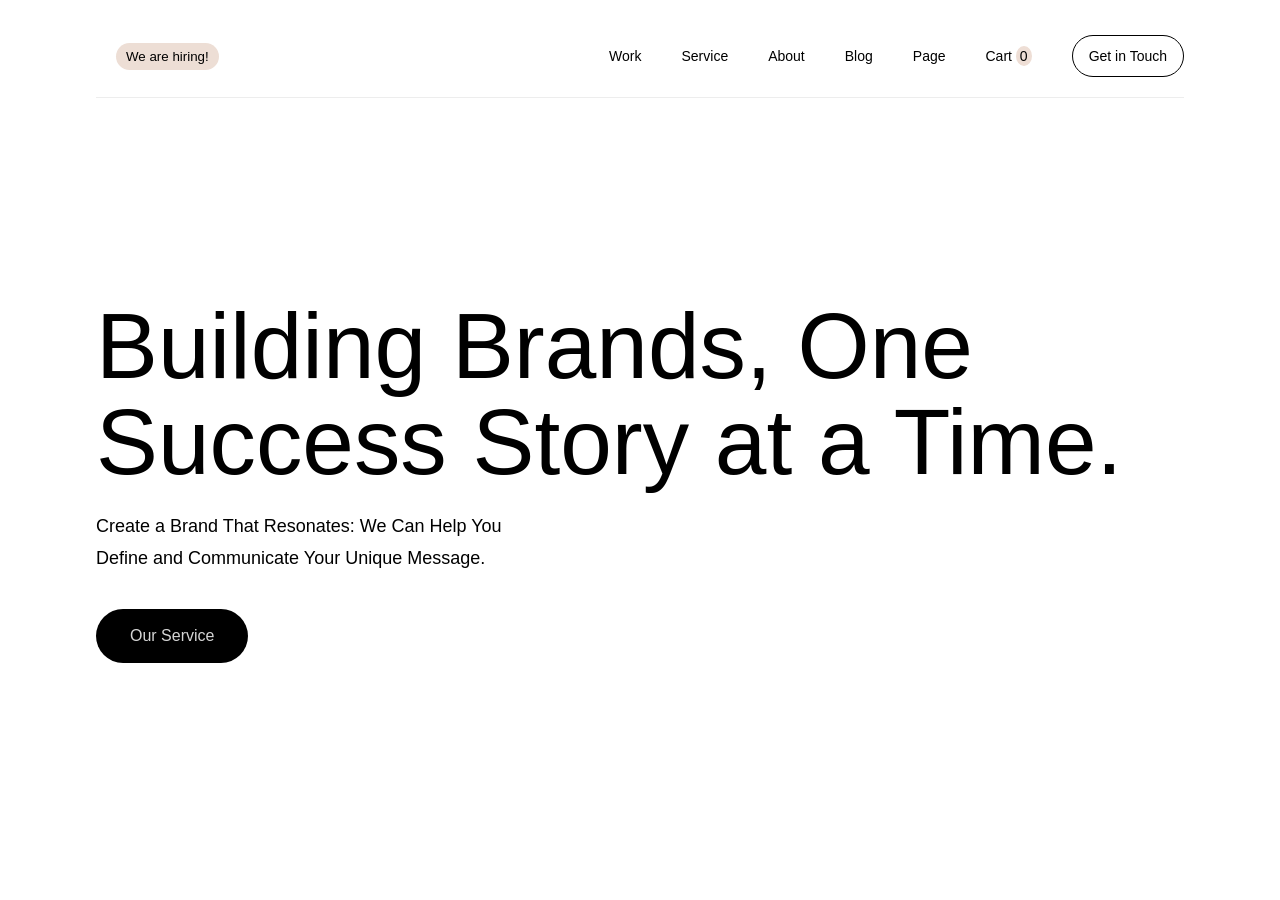
==== ASSIGNMENT_5/index.html @ 532540de "Assignment 5 initialize" ====
<!DOCTYPE html>
<html lang="en">
<head>
    <meta charset="UTF-8">
    <meta name="viewport" content="width=device-width, initial-scale=1.0">
    <title>Document</title><link rel="stylesheet" href="style.css">
    <link
  href="https://cdn.jsdelivr.net/npm/remixicon@4.9.0/fonts/remixicon.css"
  rel="stylesheet"
/>
<link rel="preconnect" href="https://fonts.googleapis.com">
<link rel="preconnect" href="https://fonts.gstatic.com" crossorigin>
<link href="https://fonts.googleapis.com/css2?family=Inter:ital,opsz,wght@0,14..32,100..900;1,14..32,100..900&family=Quicksand:wght@300..700&display=swap" rel="stylesheet">
</head>
<body>
    <main>
        <nav>
            <div class="nav-left">
                <img src="https://cdn.prod.website-files.com/63c3f1995d4c3581bbc944b5/63c3fed42405e70f33df42ee_logo.svg" alt="">
                <button>We are hiring!</button>
            </div>
            <div class="nav-right">
                <h1>
                    <a href="#">Work</a>
                </h1>
                <h1>
                    <a href="#">Service</a>
                </h1>
                <h1>
                    <a href="#">About</a>
                </h1>
                <h1>
                    <a href="#">Blog</a>
                </h1>
                <h1>
                    <a href="#">Page <i class="ri-arrow-down-s-line"></i></a>
                </h1>
                <h1>
                    <a href="#">Cart <span id="cart-count">0</span></a>
                </h1>
                <button class="nav-btn">Get in Touch</button>
            </div>
        </nav>
        <section class="section-first">
            <h1>Building Brands, One Success Story at a Time.</h1>
            <p>Create a Brand That Resonates: We Can Help You Define and Communicate Your Unique Message.</p>
            <button>Our Service</button>
        </section>
    </main>
</body>
</html>
---- ASSIGNMENT_5/style.css ----
* {
    margin: 0;
    padding: 0;
    box-sizing: border-box;
}

html, body {
    height: 100%;
    width: 100%;
    font-family: Arial, sans-serif;
    display: flex;
    flex-direction: column;
    align-items: center;

}

main {
    width: 85%;
    height: 100%;
}

nav {
    width: 100%;
    display: flex;
    justify-content: space-between;
    align-items: center;
    padding: 35px 0px 20px 0px;
    border-bottom: 1px solid #EDEDED;
}


nav .nav-left {
    display: flex;
    align-items: center;
    gap: 20px;
}

.nav .nav-left img {
    width: 22px;
}

.nav-left button {
    background-color: #EdDED5;
    border: none;
    cursor: pointer;
    padding: 6px 10px;
    border-radius: 24px;
}

nav .nav-right {
    display: flex;
    align-items: center;
    gap: 40px;
}

nav .nav-right h1 {
    display: flex;
    align-items: center;
    justify-content: center;
}

nav .nav-right h1 a {
    text-decoration: none;
    color: black;
    font-size: 0.875rem;
    font-weight: normal;
}

#cart-count {
    width: fit-content;
    background-color: #EEDED5;
    border-radius: 50%;
    padding: 2px 4px;
}

.nav-btn {
    background-color: transparent;
    border: 1px solid black;
    cursor: pointer;
    padding: 12px 16px;
    font-size: 0.875rem;
    border-radius: 24px;

}

.nav-btn:hover {
    background-color: black;
    color: white;
    border: 1px solid transparent;
}

.section-first {
    width: 100%;
    height: 88%;
}

.section-first h1 {
    font-size: 5.8rem;
    font-weight: normal;
    padding-top: 200px;
    line-height: 6rem;
}

.section-first p {
    font-size: 1.125rem;
    padding-top: 20px;
    padding-bottom: 35px;
    width: 40%;
    line-height: 2rem;
}

.section-first button {
    background-color: black;
    color: rgba(255, 255, 255, 0.837);
    border: none;
    padding: 18px 34px;
    border-radius: 30px;
    font-size: 1rem;
}

.section-first button:hover {
    color: white;
}
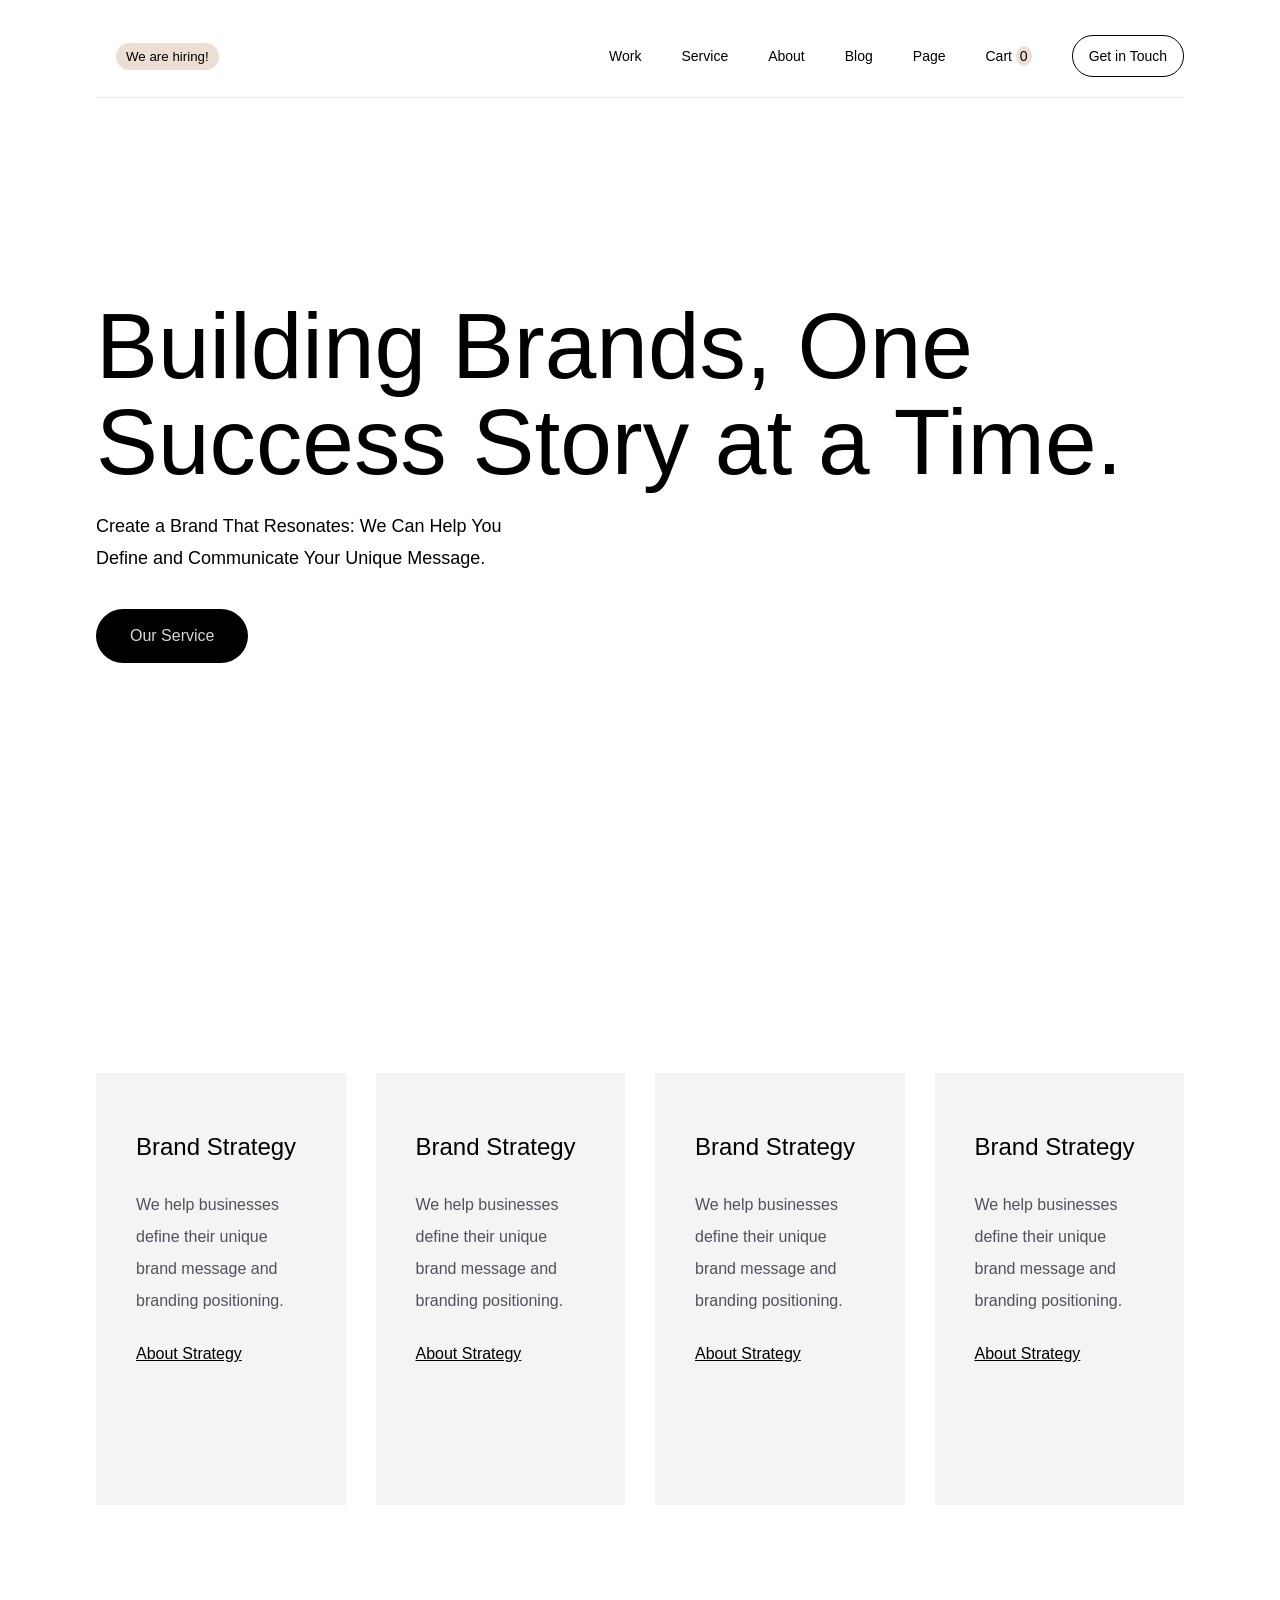
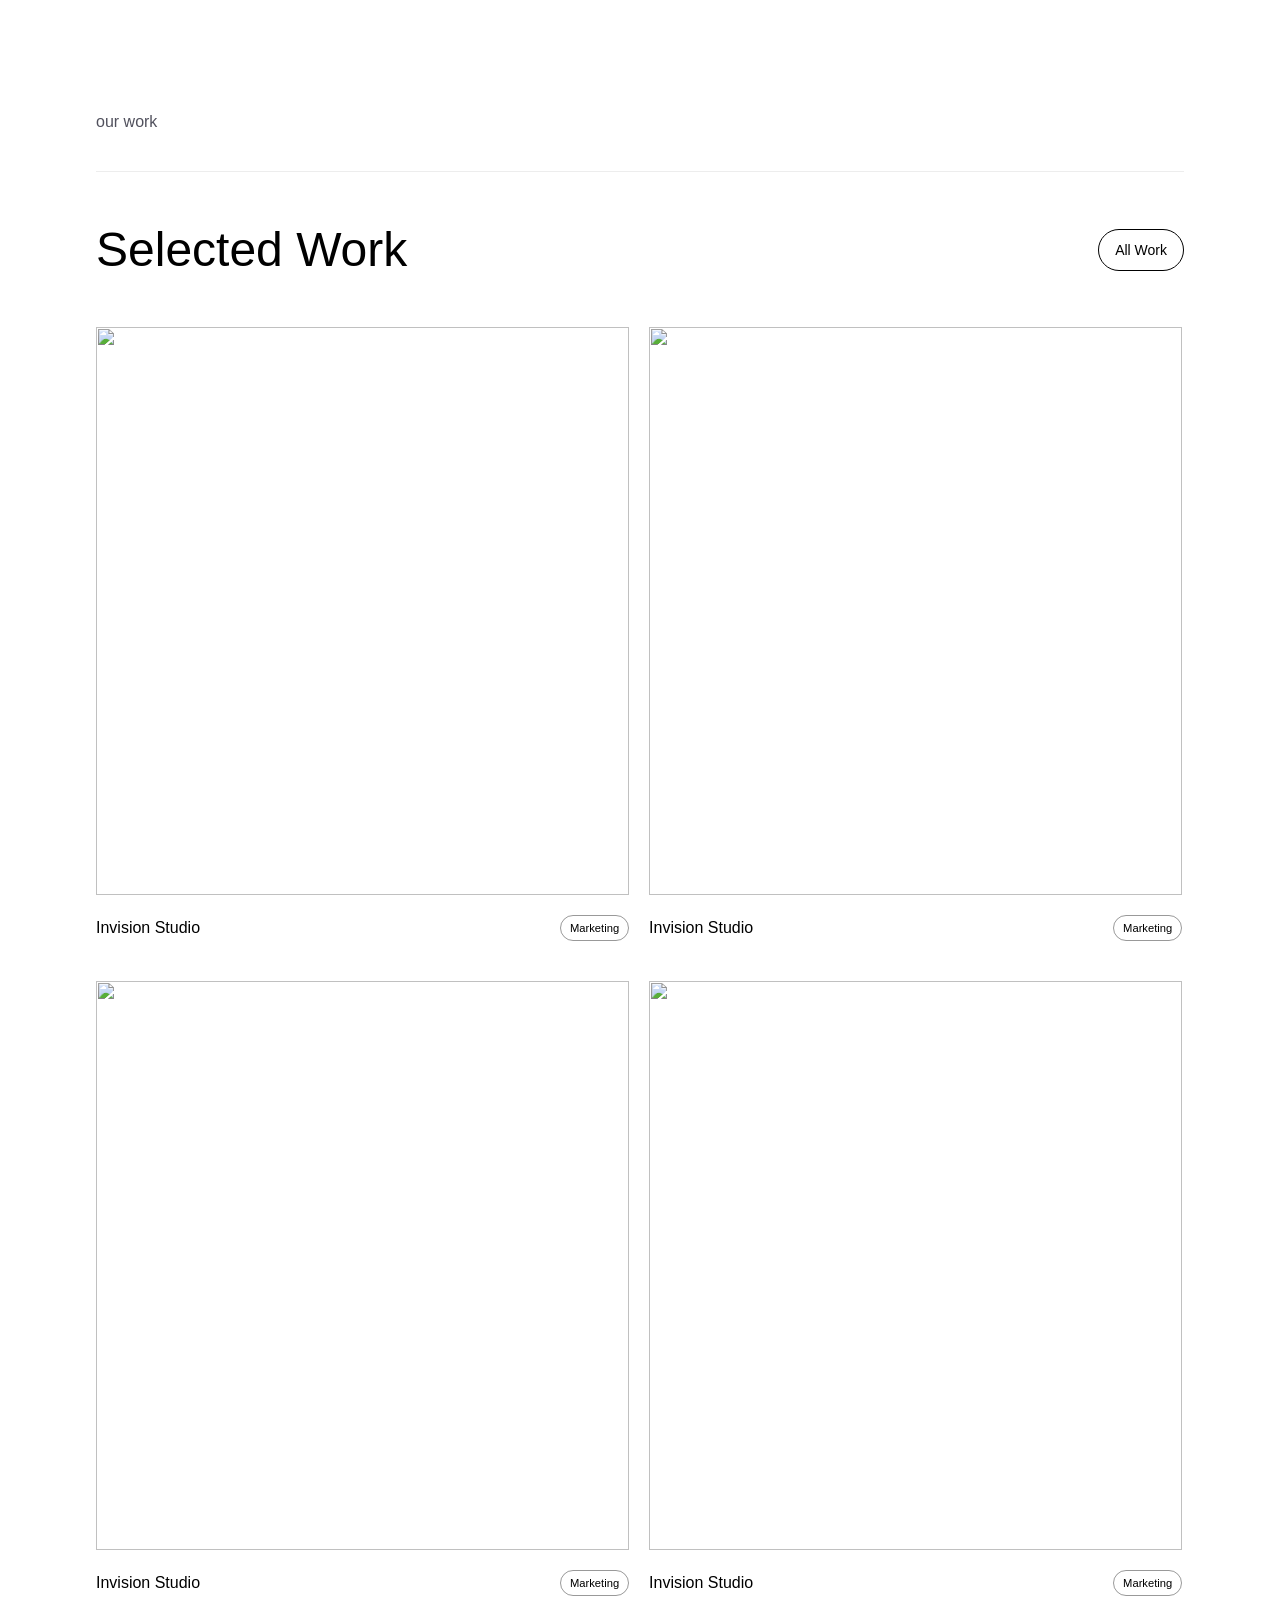
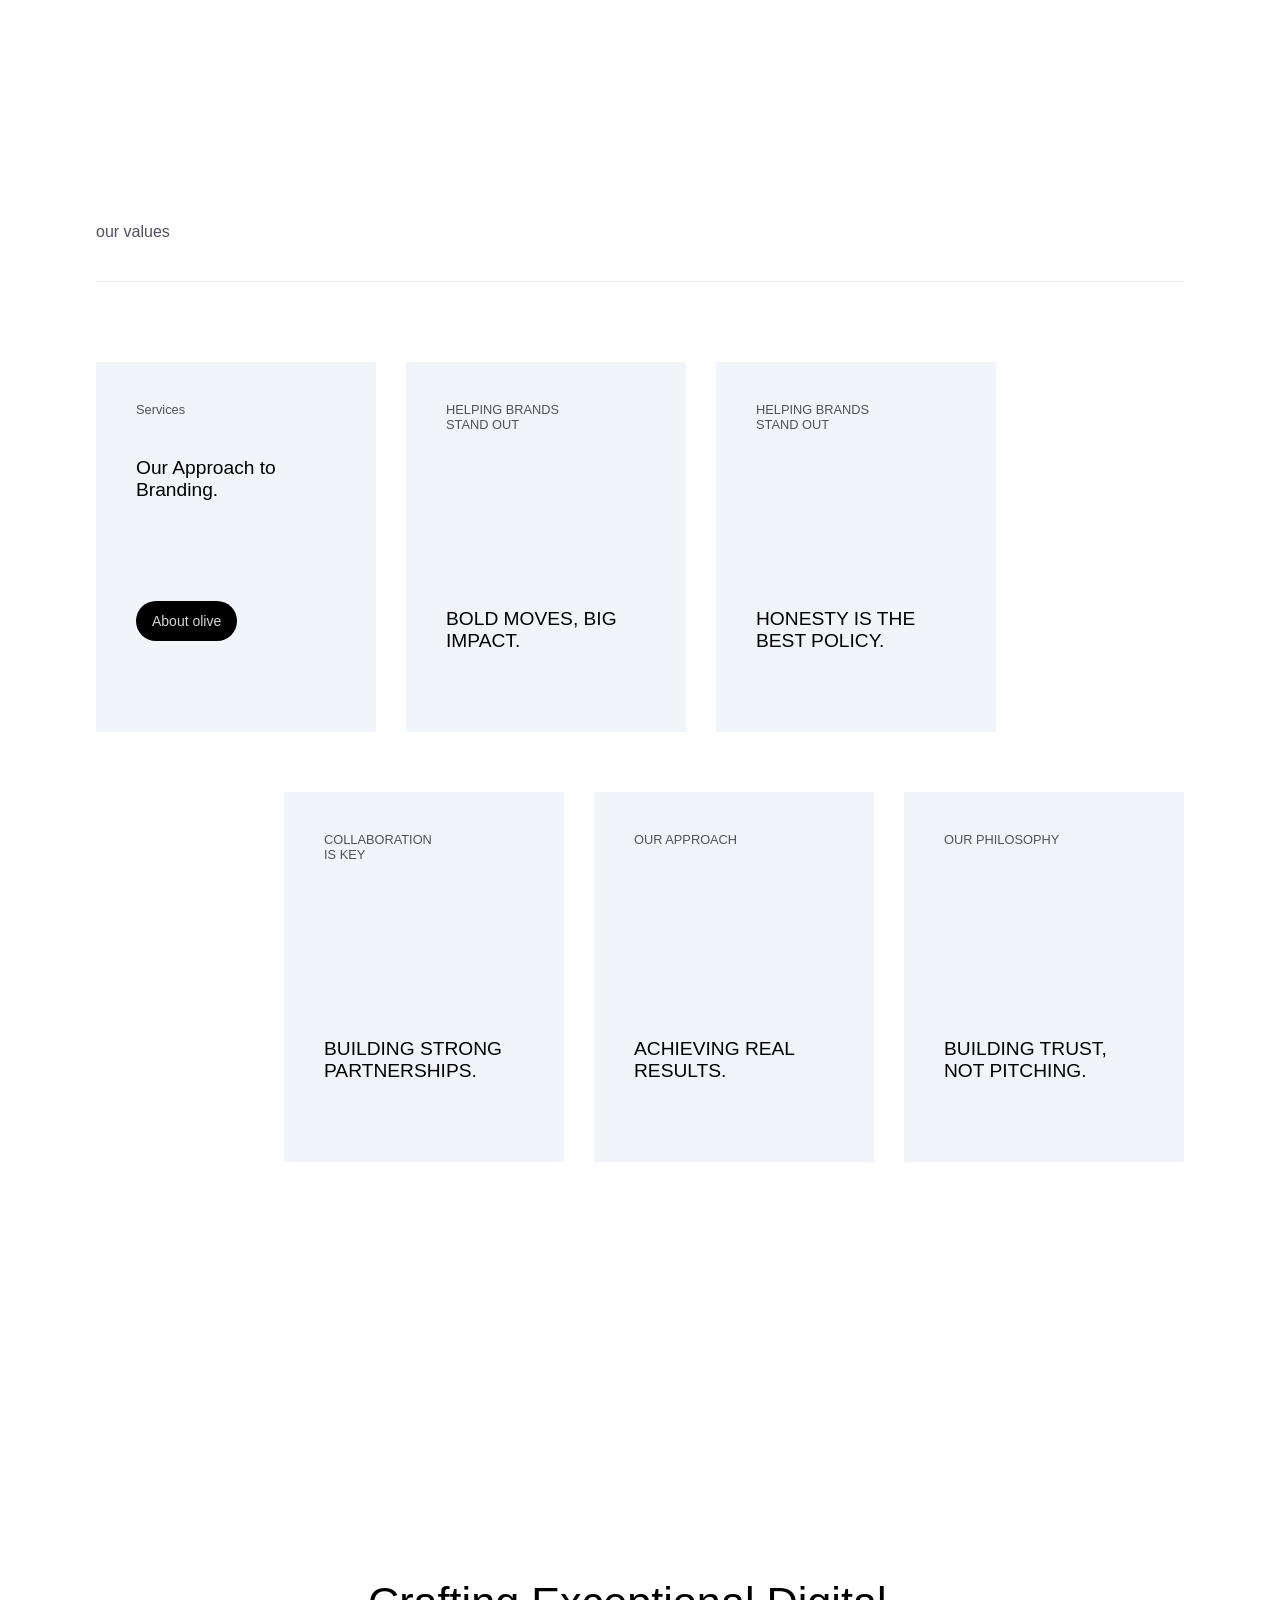
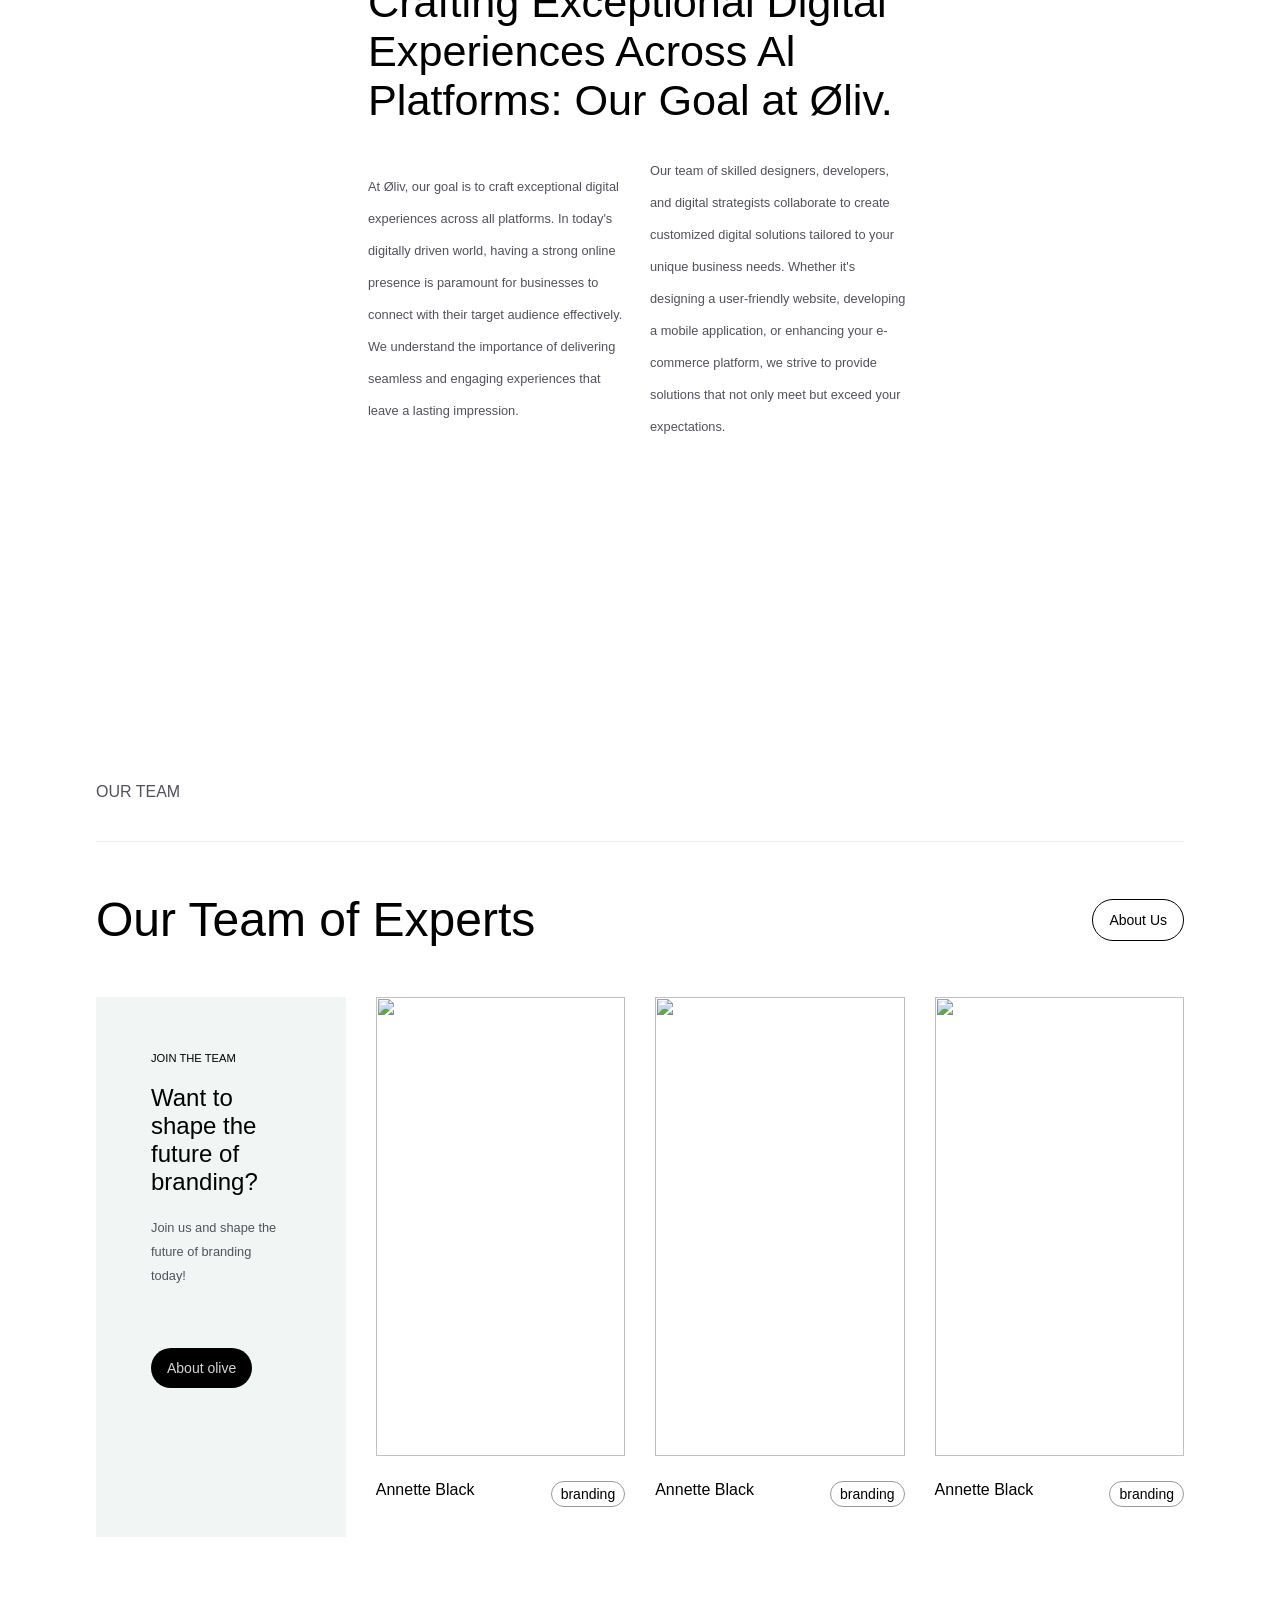
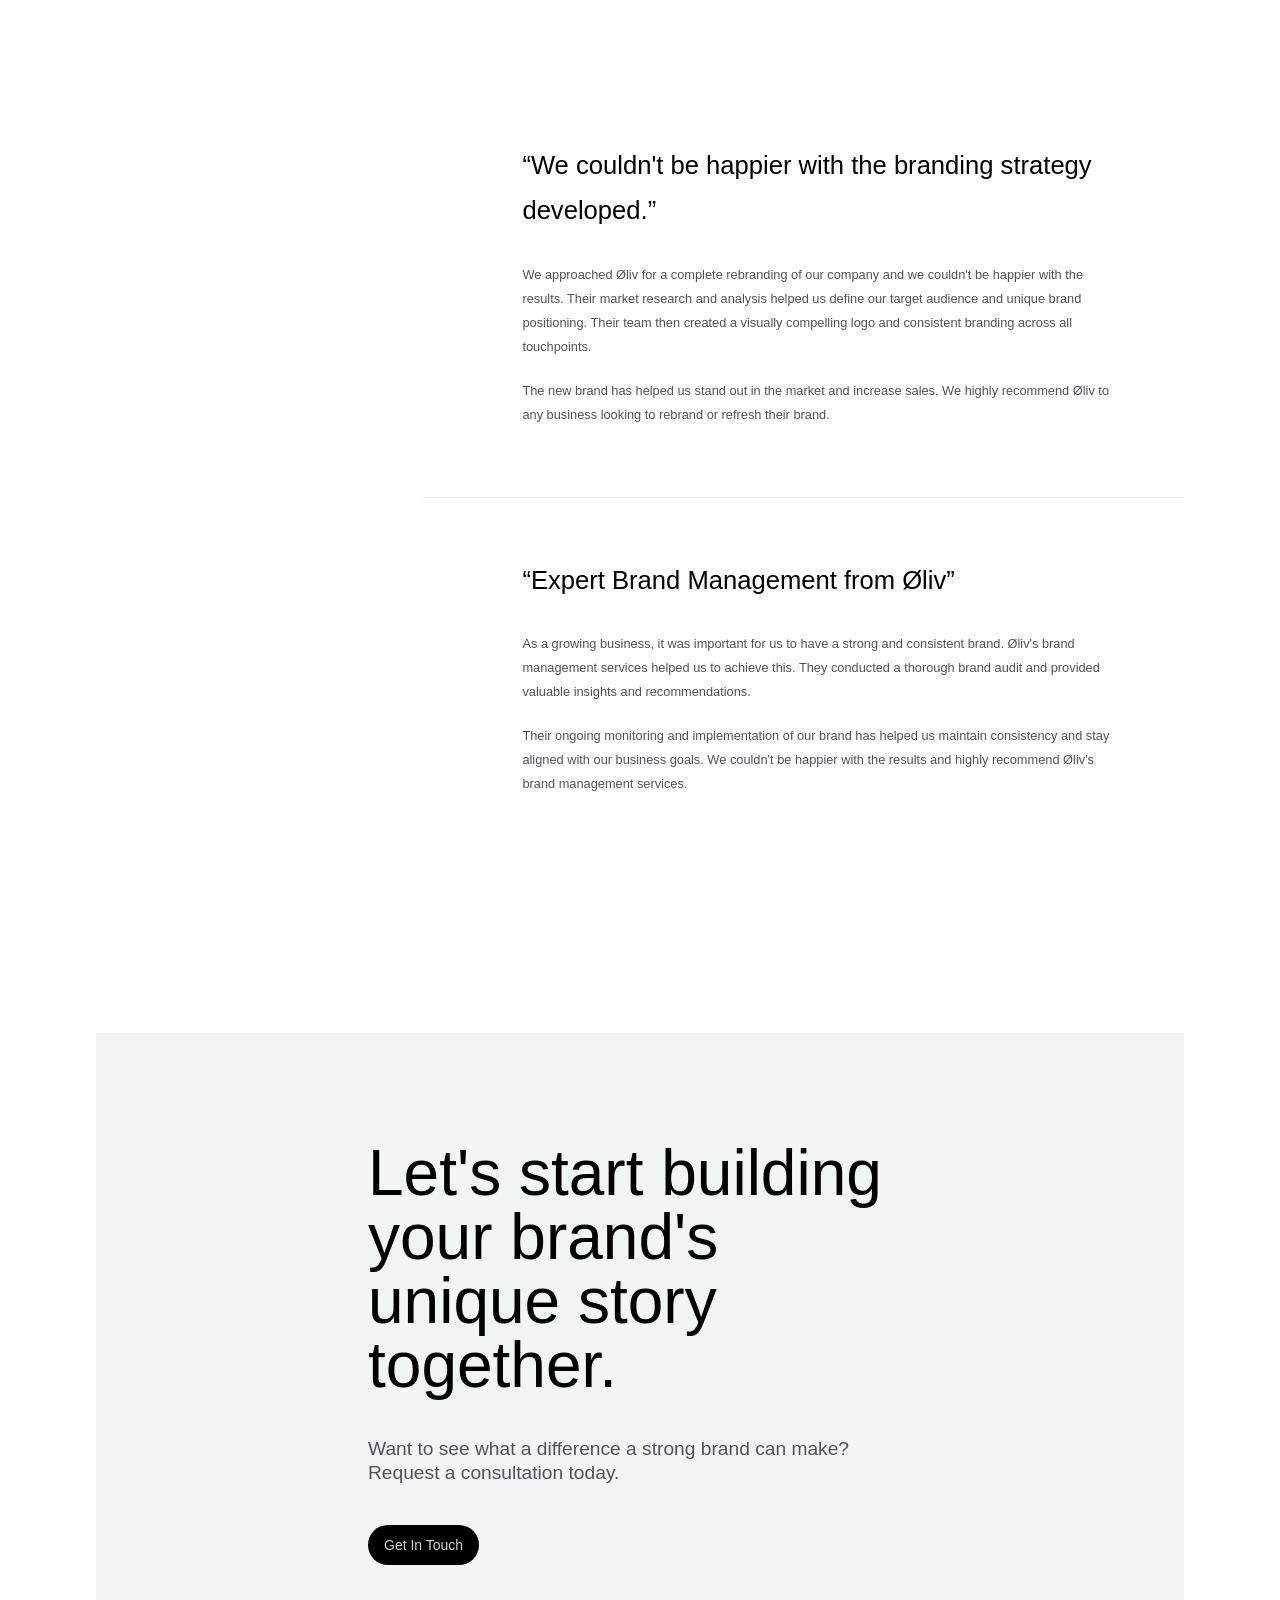
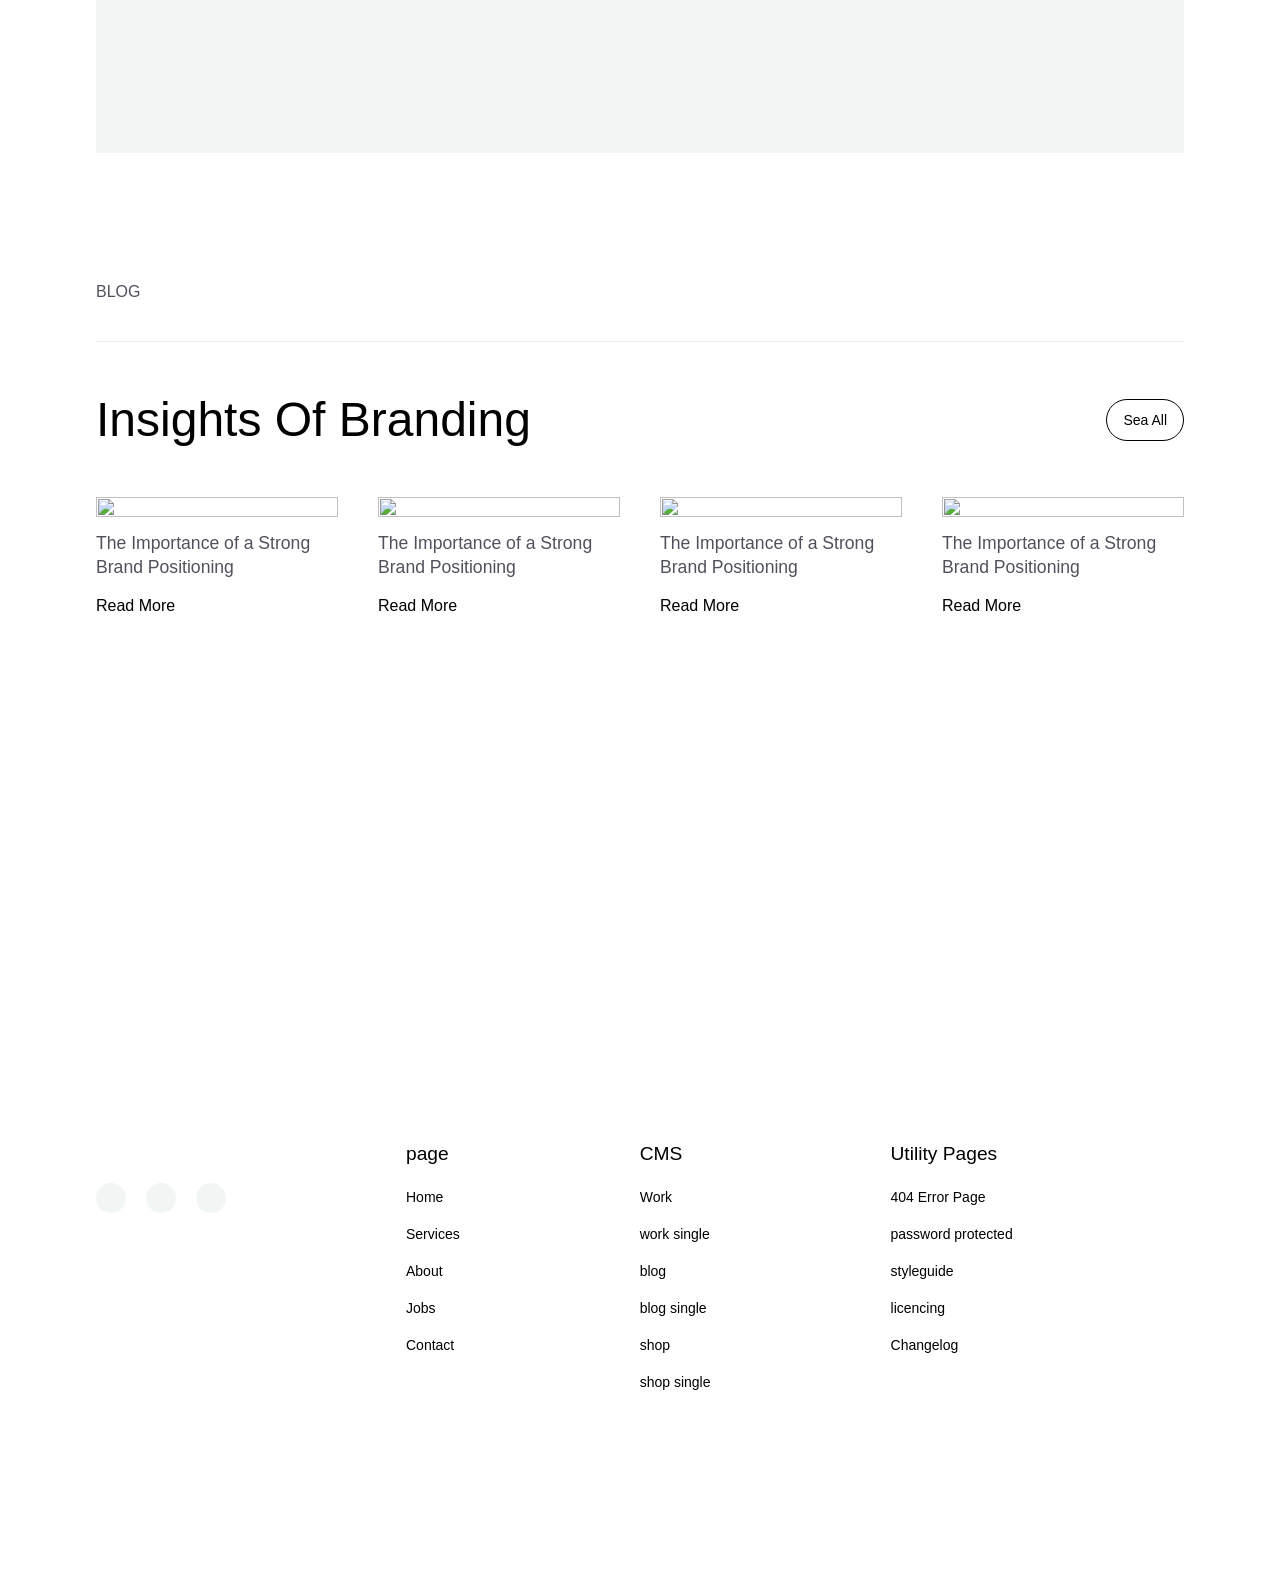
==== commit dc883d81: "assignment 5 completed" ====
--- a/ASSIGNMENT_5/index.html
+++ b/ASSIGNMENT_5/index.html
@@ -41,11 +41,328 @@
                 <button class="nav-btn">Get in Touch</button>
             </div>
         </nav>
+
+
         <section class="section-first">
             <h1>Building Brands, One Success Story at a Time.</h1>
             <p>Create a Brand That Resonates: We Can Help You Define and Communicate Your Unique Message.</p>
             <button>Our Service</button>
         </section>
+
+
+        <section class="section-second">
+            <div id="logo-slider">
+                <div class="logos">
+                    <img src="https://cdn.prod.website-files.com/63c3f1995d4c3581bbc944b5/63c418ce9f1b45e141bf28b5_client-logo-03.svg" alt="">
+                    <img src="https://cdn.prod.website-files.com/63c3f1995d4c3581bbc944b5/63c418ce2c404b364300ba31_client-logo-04.svg" alt="">
+                    <img src="https://cdn.prod.website-files.com/63c3f1995d4c3581bbc944b5/63c418cea9dabe252e43b0c0_client-logo-07.svg" alt="">
+                    <img src="https://cdn.prod.website-files.com/63c3f1995d4c3581bbc944b5/63c418cea9dabef95143b0c1_client-logo-06.svg" alt="">
+                    <img src="https://cdn.prod.website-files.com/63c3f1995d4c3581bbc944b5/63c418af3b2b766cebaba02d_client-logo-01.svg" alt="">
+                    <img src="https://cdn.prod.website-files.com/63c3f1995d4c3581bbc944b5/63c418ce6a0062cf2d279e35_client-logo-02.svg" alt="">
+                </div>
+                <div class="logos">
+                    <img src="https://cdn.prod.website-files.com/63c3f1995d4c3581bbc944b5/63c418ce9f1b45e141bf28b5_client-logo-03.svg" alt="">
+                    <img src="https://cdn.prod.website-files.com/63c3f1995d4c3581bbc944b5/63c418ce2c404b364300ba31_client-logo-04.svg" alt="">
+                    <img src="https://cdn.prod.website-files.com/63c3f1995d4c3581bbc944b5/63c418cea9dabe252e43b0c0_client-logo-07.svg" alt="">
+                    <img src="https://cdn.prod.website-files.com/63c3f1995d4c3581bbc944b5/63c418cea9dabef95143b0c1_client-logo-06.svg" alt="">
+                    <img src="https://cdn.prod.website-files.com/63c3f1995d4c3581bbc944b5/63c418af3b2b766cebaba02d_client-logo-01.svg" alt="">
+                    <img src="https://cdn.prod.website-files.com/63c3f1995d4c3581bbc944b5/63c418ce6a0062cf2d279e35_client-logo-02.svg" alt="">
+                </div>
+          </div>
+          <div class="about-markating">
+            <div class="about">
+                <h1>Brand Strategy</h1>
+                <p>We help businesses define their unique brand message and branding positioning.</p>
+                <a href="#">About Strategy</a>
+            </div>
+            <div class="about">
+                <h1>Brand Strategy</h1>
+                <p>We help businesses define their unique brand message and branding positioning.</p>
+                <a href="#">About Strategy</a>
+            </div>
+            <div class="about">
+                <h1>Brand Strategy</h1>
+                <p>We help businesses define their unique brand message and branding positioning.</p>
+                <a href="#">About Strategy</a>
+            </div>
+            <div class="about">
+                <h1>Brand Strategy</h1>
+                <p>We help businesses define their unique brand message and branding positioning.</p>
+                <a href="#">About Strategy</a>
+            </div>
+          </div>
+          
+        </section>
+
+
+        <section class="section-third">
+            <p id="main-heading">our work</p>
+            <div class="heading">
+                <h1>Selected Work</h1>
+                <button>All Work</button>
+            </div>
+            <div class="works">
+                <div class="work">
+                    <div class="image">
+
+                        <img src="https://cdn.prod.website-files.com/63c3f1995d4c354236c944de/63c6b981e34f347cacdc73b6_project-01-thumb.webp" alt="">
+                    </div>
+                    <div class="work-lower">
+                        <p>Invision Studio</p>
+                        <button>Marketing</button>
+                    </div>
+                </div>
+                <div class="work">
+                    <div class="image">
+
+                        <img src="https://cdn.prod.website-files.com/63c3f1995d4c354236c944de/63c6b96d86c0c985079d8d60_project-02-thumb.webp" alt="">
+                    </div>
+                    <div class="work-lower">
+                        <p>Invision Studio</p>
+                        <button>Marketing</button>
+                    </div>
+                </div>
+                <div class="work">
+                    <div class="image">
+
+                        <img src="https://cdn.prod.website-files.com/63c3f1995d4c354236c944de/63c6b953a2c1a5706f63bbe1_project-03-thumb.webp" alt="">
+                    </div>
+                    <div class="work-lower">
+                        <p>Invision Studio</p>
+                        <button>Marketing</button>
+                    </div>
+                </div>
+                <div class="work">
+                    <div class="image">
+
+                        <img src="https://cdn.prod.website-files.com/63c3f1995d4c354236c944de/63c6b943f334e17d7007a0ea_project-04-thumb.webp" alt="">
+                    </div>
+                    <div class="work-lower">
+                        <p>Invision Studio</p>
+                        <button>Marketing</button>
+                    </div>
+                </div>
+            </div>
+        </section>
+
+
+        <section class="section-fourth">
+            <p id="main-heading">our values</p>
+            <div class="our-values">
+                <div class="value">
+                    <p>Services</p>
+                    <h1>Our Approach to Branding.</h1>
+                    <button>
+                        About olive <i class="ri-arrow-right-up-line"></i>
+                    </button>
+                </div>
+                <div class="value value-other">
+                    <p>Helping Brands Stand Out</p>
+                    <h1>Bold Moves, Big Impact.</h1>
+                </div>
+                <div class="value value-other">
+                    <p>Helping Brands Stand Out</p>
+                    <h1>Honesty is the Best Policy.</h1>
+                </div>
+            </div>
+            <div class="our-values our-values-2">
+                <div class="value value-other">
+                    <p>Collaboration is Key</p>
+                    <h1>Building Strong Partnerships.</h1>
+                </div>
+                <div class="value value-other">
+                    <p>Our Approach</p>
+                    <h1>Achieving Real Results.</h1>
+                </div>
+                <div class="value value-other">
+                    <p>Our Philosophy</p>
+                    <h1>Building Trust, Not Pitching.</h1>
+                </div>
+            </div>
+        </section>
+
+
+        <section class="section-fifth">
+            <div class="about-goals">
+            <h1>Crafting Exceptional Digital Experiences Across Al Platforms: Our Goal at Øliv.</h1>
+            <div>
+                <p>At Øliv, our goal is to craft exceptional digital experiences across all platforms. In today's digitally driven world, having a strong online presence is paramount for businesses to connect with their target audience effectively. We understand the importance of delivering seamless and engaging experiences that leave a lasting impression.</p>
+                <p>Our team of skilled designers, developers, and digital strategists collaborate to create customized digital solutions tailored to your unique business needs. Whether it's designing a user-friendly website, developing a mobile application, or enhancing your e-commerce platform, we strive to provide solutions that not only meet but exceed your expectations.</p>
+            </div>
+            </div>
+        </section>
+
+
+        <section class="section-sixth">
+            <p id="main-heading">OUR TEAM</p>
+            <div class="heading">
+                <h1>Our Team of Experts</h1>
+                <button>About Us</button>
+            </div>
+            <div class="about-container">
+                <div class="about-cart">
+                    <h6>Join the Team</h6>
+                    <h1>Want to shape the future of branding?</h1>
+                    <p>Join us and shape the future of branding today!</p>
+                    <button>About olive</button>
+                </div>
+                <div class="branding-cart ">
+                    <div class="about-cart-image">
+                        <img src="https://assets-global.website-files.com/63c3f1995d4c3581bbc944b5/63c68f2ecddac415070de2e8_team-01-p-500.webp" alt="">
+                    </div>
+                    <div class="about-cart-lower">
+                        <p>Annette Black</p>
+                        <button>branding</button>
+                    </div>
+                </div>
+                <div class="branding-cart ">
+                    <div class="about-cart-image">
+                        <img src="https://assets-global.website-files.com/63c3f1995d4c3581bbc944b5/63c68f2e0a57ab81ad90f31f_team-02-p-500.webp" alt="">
+                    </div>
+                    <div class="about-cart-lower">
+                        <p>Annette Black</p>
+                        <button>branding</button>
+                    </div>
+                </div>
+                <div class="branding-cart ">
+                    <div class="about-cart-image">
+                        <img src="https://assets-global.website-files.com/63c3f1995d4c3581bbc944b5/63c68f2ed7fe4b9a5bef7ee1_team-03-p-500.webp" alt="">
+                    </div>
+                    <div class="about-cart-lower">
+                        <p>Annette Black</p>
+                        <button>branding</button>
+                    </div>
+                </div>
+            </div>
+            
+        </section>
+
+
+        <section class="section-seventh">
+            <div class="content border-bottom">
+                <div class="image">
+                    <img src="https://cdn.prod.website-files.com/63c3f1995d4c3581bbc944b5/63c418ce6a0062cf2d279e35_client-logo-02.svg" alt="">
+                </div>
+                <div class="about-brand-management">
+                    <h1>“We couldn't be happier with the branding strategy developed.”</h1>
+                    <p>We approached Øliv for a complete rebranding of our company and we couldn't be happier with the results. Their market research and analysis helped us define our target audience and unique brand positioning. Their team then created a visually compelling logo and consistent branding across all touchpoints.</p>
+                    <p>The new brand has helped us stand out in the market and increase sales. We highly recommend Øliv to any business looking to rebrand or refresh their brand.</p>
+                </div>
+            </div>
+            <div class="content ">
+                <div class="image">
+                    <img src="https://cdn.prod.website-files.com/63c3f1995d4c3581bbc944b5/63c418cea9dabef95143b0c1_client-logo-06.svg" alt="">
+                </div>
+                <div class="about-brand-management">
+                    <h1>“Expert Brand Management from Øliv”</h1>
+                    <p>As a growing business, it was important for us to have a strong and consistent brand. Øliv's brand management services helped us to achieve this. They conducted a thorough brand audit and provided valuable insights and recommendations.</p>
+                    <p>Their ongoing monitoring and implementation of our brand has helped us maintain consistency and stay aligned with our business goals. We couldn't be happier with the results and highly recommend Øliv's brand management services.</p>
+                </div>
+            </div>
+        </section>
+
+
+        <section class="section-eighth">
+            <div class="container">
+                <div class="content">
+                    <h1>Let's start building your brand's unique story together.</h1>
+                    <p>
+                        Want to see what a difference a strong brand can make? Request a consultation today.
+                    </p>
+                    <button>Get In Touch <i class="ri-arrow-right-up-line"></i></button>
+                </div>
+            </div>
+        </section>
+
+
+        <section class="section-nineth">
+            <p id="main-heading">BLOG</p>
+            <div class="heading">
+                <h1>Insights Of Branding</h1>
+                <button>Sea All</button>
+            </div>
+            <div class="product-container">
+                <div class="product-cart">
+                    <div class="image">
+                        <img src="https://cdn.prod.website-files.com/63c3f1995d4c354236c944de/63c6926c3e0cadb265cce971_post-01-thumb-p-500.webp" alt="">
+                    </div>
+                    <p>The Importance of a Strong Brand Positioning</p>
+                    <a href="#">Read More</a>
+                </div>
+                <div class="product-cart">
+                    <div class="image">
+                        <img src="https://cdn.prod.website-files.com/63c3f1995d4c354236c944de/63c6926c3e0cadb265cce971_post-01-thumb-p-500.webp" alt="">
+                    </div>
+                    <p>The Importance of a Strong Brand Positioning</p>
+                    <a href="#">Read More</a>
+                </div>
+                <div class="product-cart">
+                    <div class="image">
+                        <img src="https://cdn.prod.website-files.com/63c3f1995d4c354236c944de/63c6926c3e0cadb265cce971_post-01-thumb-p-500.webp" alt="">
+                    </div>
+                    <p>The Importance of a Strong Brand Positioning</p>
+                    <a href="#">Read More</a>
+                </div>
+                <div class="product-cart">
+                    <div class="image">
+                        <img src="https://cdn.prod.website-files.com/63c3f1995d4c354236c944de/63c6926c3e0cadb265cce971_post-01-thumb-p-500.webp" alt="">
+                    </div>
+                    <p>The Importance of a Strong Brand Positioning</p>
+                    <a href="#">Read More</a>
+                </div>
+            </div>
+        </section>
+
+
+        <section class="section-tenth">
+            <div class="social-handles">
+                <img src="https://cdn.prod.website-files.com/63c3f1995d4c3581bbc944b5/63c3fed42405e70f33df42ee_logo.svg" alt="">
+                <div class="social-media">
+                    <div>
+                        <i class="ri-instagram-line"></i>
+                    </div>
+                    <div>
+                        <i class="ri-twitter-fill"></i>
+                    </div>
+                    <div>
+                        <i class="ri-facebook-line"></i>
+                    </div>
+                </div>
+            </div>
+            <div class="page">
+                <h1>page</h1>
+                <div>
+                    <h1><a href="#" class="hover-underline">Home </a></h1>
+                    <h1><a href="#" class="hover-underline">Services</a></h1>
+                    <h1><a href="#" class="hover-underline">About</a></h1>
+                    <h1><a href="#" class="hover-underline">Jobs</a></h1>
+                    <h1><a href="#" class="hover-underline">Contact</a></h1>
+                </div>
+            </div>
+            <div class="CMS">
+                    <h1>CMS</h1>
+                <div >
+                    <h1><a href="#" class="hover-underline">Work</a></h1>
+                    <h1><a href="#" class="hover-underline">work single</a></h1>
+                    <h1><a href="#" class="hover-underline">blog </a></h1>
+                    <h1><a href="#" class="hover-underline">blog single</a></h1>
+                    <h1><a href="#" class="hover-underline">shop</a></h1>
+                    <h1><a href="#" class="hover-underline">shop single</a></h1>
+                </div>
+            </div>
+            <div class="utility-pages">
+                    <h1 >Utility Pages</h1>
+                <div >
+                    <h1><a href="#" class="hover-underline">404 Error Page</a></h1>
+                    <h1><a href="#" class="hover-underline">password protected</a></h1>
+                    <h1><a href="#" class="hover-underline">styleguide</a></h1>
+                    <h1><a href="#" class="hover-underline">licencing</a></h1>
+                    <h1><a href="#" class="hover-underline">Changelog</a></h1>
+                </div>
+            </div>
+        </section>
+
+
     </main>
 </body>
 </html>
--- a/ASSIGNMENT_5/style.css
+++ b/ASSIGNMENT_5/style.css
@@ -89,9 +89,12 @@
     border: 1px solid transparent;
 }
 
+
+/* section 1 */
+
 .section-first {
     width: 100%;
-    height: 88%;
+    height: 95%;
 }
 
 .section-first h1 {
@@ -120,4 +123,676 @@
 
 .section-first button:hover {
     color: white;
+}
+
+
+/* section 2 */
+
+.section-second {
+    width: 100%;
+    height: 80%;
+    /* background-color: rgb(43, 43, 201); */
+}
+
+#logo-slider {
+    display: flex;
+    align-items: center;
+    overflow: hidden;
+}
+
+#logo-slider .logos {
+    width: max-content;
+    display: flex;
+    justify-content: space-between;
+    align-items: center;
+    gap: 130px;
+    padding: 0px 20px;
+    position: relative;
+    animation: scrolllogos 10s linear infinite;
+}
+
+.logos img {
+    height: 40px;
+    object-fit: contain;
+}
+
+.about-markating {
+    width: 100%;
+    height: 60%;
+    margin: 80px 0px;
+    display: flex;
+    align-items: center;
+
+    gap: 30px;
+}
+
+.about-markating .about {
+    width: 24%;
+    height: 100%;
+    padding: 60px 40px;
+    text-align: start;
+    display: flex;
+    flex-direction: column;
+    gap: 28px;
+    background-color: rgb(244 244 245);
+}
+
+.about-markating .about h1 {
+    font-size: 1.5rem;
+    font-weight: normal;
+}
+
+.about-markating .about p {
+    font-size: 1rem;
+    line-height: 2rem;
+    width: 90%;
+    color: oklch(0.44 0.02 285.79);
+    font-weight: 200;
+}
+
+.about-markating .about a {
+    color: black;
+    font-size: 1rem;
+}
+
+/* section 3 */
+
+.section-third {
+    width: 100%;
+    height: 190%;
+}
+
+#main-heading {
+    font-size: 1rem;
+    width: 100%;
+    color: oklch(0.44 0.02 285.79);
+    font-weight: 200;
+    padding: 40px 0px;
+    border-bottom: 1px solid #EDEDED;
+}
+
+
+.section-third .heading {
+    width: 100%;
+    display: flex;
+    align-items: center;
+    justify-content: space-between;
+    padding: 50px 0px;
+}
+
+.section-third .heading h1 {
+    font-size: 3rem;
+    font-weight: 200;
+}
+
+.heading button {
+    background-color: transparent;
+    border: 1px solid black;
+    cursor: pointer;
+    padding: 12px 16px;
+    font-size: 0.875rem;
+    border-radius: 24px;
+}
+
+.heading button:hover {
+    background-color: black;
+    color: white;
+    border: 1px solid transparent;
+}
+
+.works {
+    width: 100%;
+    height: 70%;
+    display: flex;
+    flex-wrap: wrap;
+    gap: 20px;
+}
+
+.works .work {
+    width: 49%;
+    height: 53%;
+    display: flex;
+    flex-direction: column;
+    overflow: hidden;
+}
+
+.works .work .image {
+    width: 100%;
+    height: 100%;
+    overflow: hidden;
+}
+
+.works .work .image img {
+    width: 100%;
+    height: 100% ;
+    object-fit: cover;
+    display: block;
+    transition: transform 1s ease-in-out;
+}
+
+.works .work .image img:hover {
+    transform: scale(1.23);
+}
+
+.works .work .work-lower {
+    display: flex;
+    align-items: center;
+    justify-content: space-between;
+    padding: 20px 0px;
+}
+
+.works .work .work-lower button {
+    background-color: transparent;
+    border: 1px solid rgba(0, 0, 0, 0.401);
+    cursor: pointer;
+    padding: 6px 9px;
+    font-size: 0.7rem;
+    border-radius: 24px;
+}
+
+.works .work .work-lower button:hover {
+    background-color: black;
+    color: white;
+    border: 1px solid transparent;
+}
+
+
+/* section 4 */
+
+.section-fourth {
+    width: 100%;
+    height: 140%;
+    
+}
+
+.our-values {
+    width: 100%;
+    display: flex;
+    gap: 30px;
+    padding: 30px 0px;
+    margin-top: 50px;
+}
+
+.our-values .value {
+    width: 280px;
+    height: 370px;
+    background-color: #F1F5F9;
+    padding: 40px;
+}
+
+.value p {
+    font-size: 0.8rem;
+    color: oklch(0.44 0.02 285.79);
+    font-weight: 200;
+}
+
+.value h1 {
+    font-size: 1.2rem;
+    font-weight: 400;
+    padding: 40px 0px;
+}
+
+.value button {
+    background-color: black;
+    color: rgba(255, 255, 255, 0.837);
+    border: none;
+    cursor: pointer;
+    padding: 12px 16px;
+    font-size: 0.875rem;
+    border-radius: 24px;
+    margin-top: 60px;
+}
+
+.our-values .value-other {
+    display: flex;
+    flex-direction: column;
+    justify-content: space-between;
+}
+
+.value-other p {
+    text-transform: uppercase;
+    width: 60%;
+}
+
+.value-other h1 {
+    font-size: 1.2rem;
+    font-weight: 400;
+    text-transform: uppercase;
+}
+
+.our-values-2 {
+    display: flex;
+    gap: 30px;
+    justify-content: end;
+    margin-top: 0px;
+}
+
+
+
+/* section 5 */
+
+
+.section-fifth {
+    width: 100%;
+    height: 100%;
+    display: flex;
+    align-items: center;
+    justify-content: center;
+}
+
+.section-fifth .about-goals {
+    width: 50%;
+    height: 70%;
+    display: flex;
+    flex-direction: column;
+    gap: 30px;
+}
+
+.section-fifth .about-goals h1 {
+    font-size: 2.7rem;
+    font-weight: normal;
+}
+
+.section-fifth .about-goals div {
+    display: flex;
+    align-items: center;
+    gap: 20px;
+}
+
+.section-fifth .about-goals p {
+    font-size: 0.8rem;
+    line-height: 2rem;
+    width: 90%;
+    color: oklch(0.44 0.02 285.79);
+    font-weight: 200;
+}
+
+
+/* SECTION 6 */
+
+.section-sixth {
+    width: 100%;
+    height: 100%;
+
+}
+
+.heading {
+    width: 100%;
+    display: flex;
+    align-items: center;
+    justify-content: space-between;
+    padding: 50px 0px;
+}
+
+.heading h1 {
+    font-size: 3rem;
+    font-weight: 200;
+}
+
+.heading button {
+    background-color: transparent;
+    border: 1px solid black;
+    cursor: pointer;
+    padding: 12px 16px;
+    font-size: 0.875rem;
+    border-radius: 24px;
+}
+
+.heading button:hover {
+    background-color: black;
+    color: white;
+    border: 1px solid transparent;
+}
+
+.about-container {
+    width: 100%;
+    height: 60%;
+    display: flex;
+    gap: 30px;
+}
+
+.about-container .about-cart {
+    width: 23%;
+    height: 100%;
+    padding: 55px;
+    background-color: #F1F6F5;
+}
+
+.about-container .about-cart h6 {
+    font-size: 0.7rem;
+    font-weight: 400;
+    text-transform: uppercase;
+}
+
+.about-container .about-cart h1 {
+    font-size: 1.5rem;
+    font-weight: normal;
+    padding: 20px 0px;
+    width: 90%;
+}
+
+.about-container .about-cart p {
+    font-size: 0.8rem;
+    line-height: 1.5rem;
+    width: 90%;
+    color: oklch(0.44 0.02 285.79);
+    font-weight: 200;
+}
+
+.about-container .about-cart button {
+    background-color: black;
+    color: rgba(255, 255, 255, 0.837);
+    border: none;
+    cursor: pointer;
+    padding: 12px 16px;
+    font-size: 0.875rem;
+    border-radius: 24px;
+    margin-top: 60px;
+}
+
+.branding-cart {
+    width: 23%;
+    height: 100%;
+}
+
+.branding-cart .about-cart-image {
+    width: 100%;
+    height: 85%;
+}
+
+.branding-cart .about-cart-image img {
+    width: 100%;
+    height: 100%;
+    object-fit: cover;
+}
+
+.branding-cart .about-cart-image p {
+    font-size: 0.8rem;
+    line-height: 1.5rem;
+    width: 90%;
+    color: oklch(0.44 0.02 285.79);
+    font-weight: 200;
+}
+
+.branding-cart .about-cart-lower {
+    display: flex;
+    justify-content: space-between;
+    padding: 25px 0px;
+}
+
+.branding-cart .about-cart-lower button {
+    background-color: transparent;
+    border: 1px solid rgba(0, 0, 0, 0.401);
+    cursor: pointer;
+    padding: 4px 9px;
+    font-size: 0.875rem;
+    border-radius: 24px;
+}
+
+.section-seventh {
+    width: 100%;
+    height: 100%;
+    display: flex;
+    flex-direction: column;
+    align-items: end;
+    padding: 40px 0px;
+}
+
+.section-seventh .content {
+    width: 70%;
+    height: 80%;
+    display: flex;
+    margin-top: 60px;
+    gap: 100px;
+    padding-bottom: 60px;
+}
+
+.section-seventh .border-bottom {
+    border-bottom: 1px solid #EDEDED;
+}
+
+.section-seventh .content .about-brand-management h1 {
+    font-size: 1.6rem;
+    line-height: 2.8rem;
+    font-weight: normal;
+    padding-bottom: 20px;
+
+}
+
+.section-seventh .content .about-brand-management p {
+    font-size: 0.8rem;
+    line-height: 1.5rem;
+    width: 90%;
+    color: oklch(0.44 0.02 285.79);
+    font-weight: 200;
+    padding: 10px 0px;
+}
+
+
+/* section 8 */
+
+.section-eighth {
+    width: 100%;
+    height: 100%;
+    display: flex;
+    justify-content: center;
+    align-items: center;
+}
+
+.section-eighth .container {
+    height: 80%;
+    width: 100%;
+    background-color: #F1F6F5;
+    display: flex;
+    justify-content: center;
+    align-items: center;
+}
+
+.section-eighth .container .content {
+    height: 70%;
+    width: 50%;
+    display: flex;
+    flex-direction: column;
+    gap: 40px;
+}
+
+.section-eighth .container .content h1 {
+    font-size: 4rem;
+    line-height: 4rem;
+    font-weight: 300;
+}
+
+.section-eighth .container .content p {
+    font-size: 1.2rem;
+    line-height: 1.5rem;
+    width: 90%;
+    text-align: start;
+    color: oklch(0.44 0.02 285.79);
+    font-weight: 200;
+}
+
+.section-eighth .container .content button {
+    background-color: black;
+    color: rgba(255, 255, 255, 0.837);
+    border: none;
+    cursor: pointer;
+    padding: 12px 16px;
+    font-size: 0.875rem;
+    border-radius: 24px;
+    width: fit-content;
+}
+
+
+/* section 9 */
+
+.section-nineth {
+    width: 100%;
+    height: 100%;
+}
+
+.section-nineth .product-container {
+    height: 55%;
+    width: 100%;
+    display: flex;
+    gap: 40px;
+}
+
+.section-nineth .product-container .product-cart {
+    height: 100%;
+    width: 24%;
+}
+
+.section-nineth .product-container .product-cart .image img {
+    width: 100%;
+    height: 100%;
+    object-fit: cover;
+}
+
+.section-nineth .product-container .product-cart p {
+    font-size: 1.1rem;
+    line-height: 1.5rem;
+    width: 90%;
+    color: oklch(0.44 0.02 285.79);
+    font-weight: 200;
+    padding: 10px 0px;
+}
+
+.section-nineth .product-container .product-cart a {
+    color: black;
+    font-size: 1rem;
+    text-decoration: none;
+    display: block;
+    padding: 8px 0px;
+}
+
+/* section 10 */
+
+.section-tenth {
+    width: 100%;
+    height: 50%;
+    display: flex;
+    gap: 180px;
+}
+
+.section-tenth .social-handles {
+    
+    display: flex;
+    flex-direction: column;
+    
+    gap: 40px;
+}
+
+.section-tenth .social-handles img {
+    width: 82px;
+}
+
+.section-tenth .social-handles .social-media div{
+    height: 30px;
+    width: 30px;
+    border-radius: 50%;
+    background-color: #F1F6F5;
+    display: flex;
+    align-items: center;
+    justify-content: center;
+}
+
+.section-tenth .social-handles .social-media {
+    display: flex;
+    align-items: center;
+    gap: 20px;
+}
+
+.section-tenth a:hover {
+    /* underline */
+    text-decoration: underline;
+    color: black;
+}
+
+.section-tenth .page {
+    display: flex;
+    flex-direction: column;
+    gap: 20px;
+}
+
+.section-tenth .page h1 {
+    font-size: 1.2rem;
+    font-weight: normal;
+}
+
+.section-tenth .page div    {
+    
+    display: flex;
+    flex-direction: column;
+    gap:15px;
+}
+
+.section-tenth .page div h1 a {
+    text-decoration: none;
+    color: black;
+    font-size: 0.875rem;
+    font-weight: normal;
+}
+
+.section-tenth .CMS {
+    display: flex;
+    flex-direction: column;
+    gap: 20px;
+}
+
+.section-tenth .CMS h1 {
+    font-size: 1.2rem;
+    font-weight: normal;
+}
+
+.section-tenth .CMS div    {
+    
+    display: flex;
+    flex-direction: column;
+    gap:15px;
+}
+
+.section-tenth .CMS div h1 a {
+    text-decoration: none;
+    color: black;
+    font-size: 0.875rem;
+    font-weight: normal;
+}
+
+
+.section-tenth .utility-pages {
+    display: flex;
+    flex-direction: column;
+    gap: 20px;
+}
+
+.section-tenth .utility-pages h1 {
+    font-size: 1.2rem;
+    font-weight: normal;
+}
+
+.section-tenth .utility-pages div    {
+    
+    display: flex;
+    flex-direction: column;
+    gap:15px;
+}
+
+.section-tenth .utility-pages div h1 a {
+    text-decoration: none;
+    color: black;
+    font-size: 0.875rem;
+    font-weight: normal;
+}
+
+
+
+
+
+@keyframes scrolllogos {
+  0% {
+    transform: translateX(0%);
+  }
+  100% {
+    transform: translateX(-100%);
+  }
 }
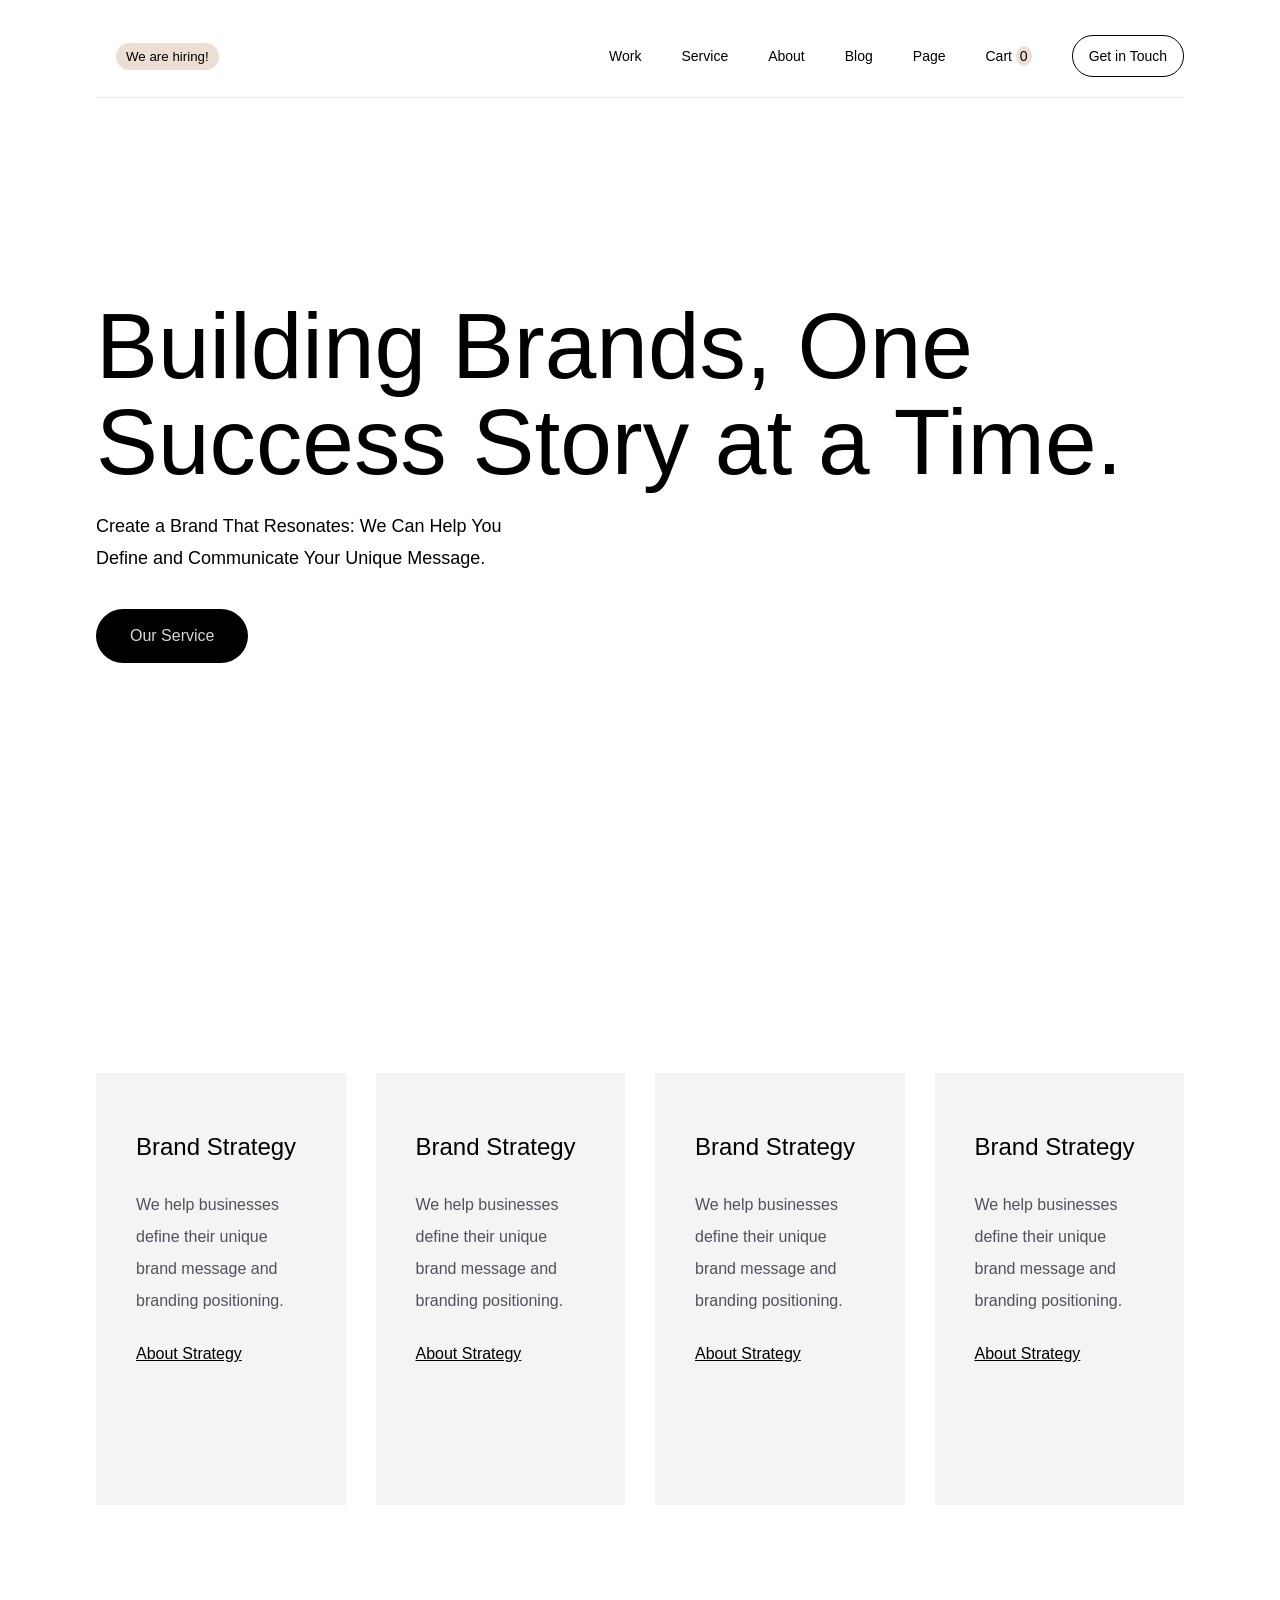
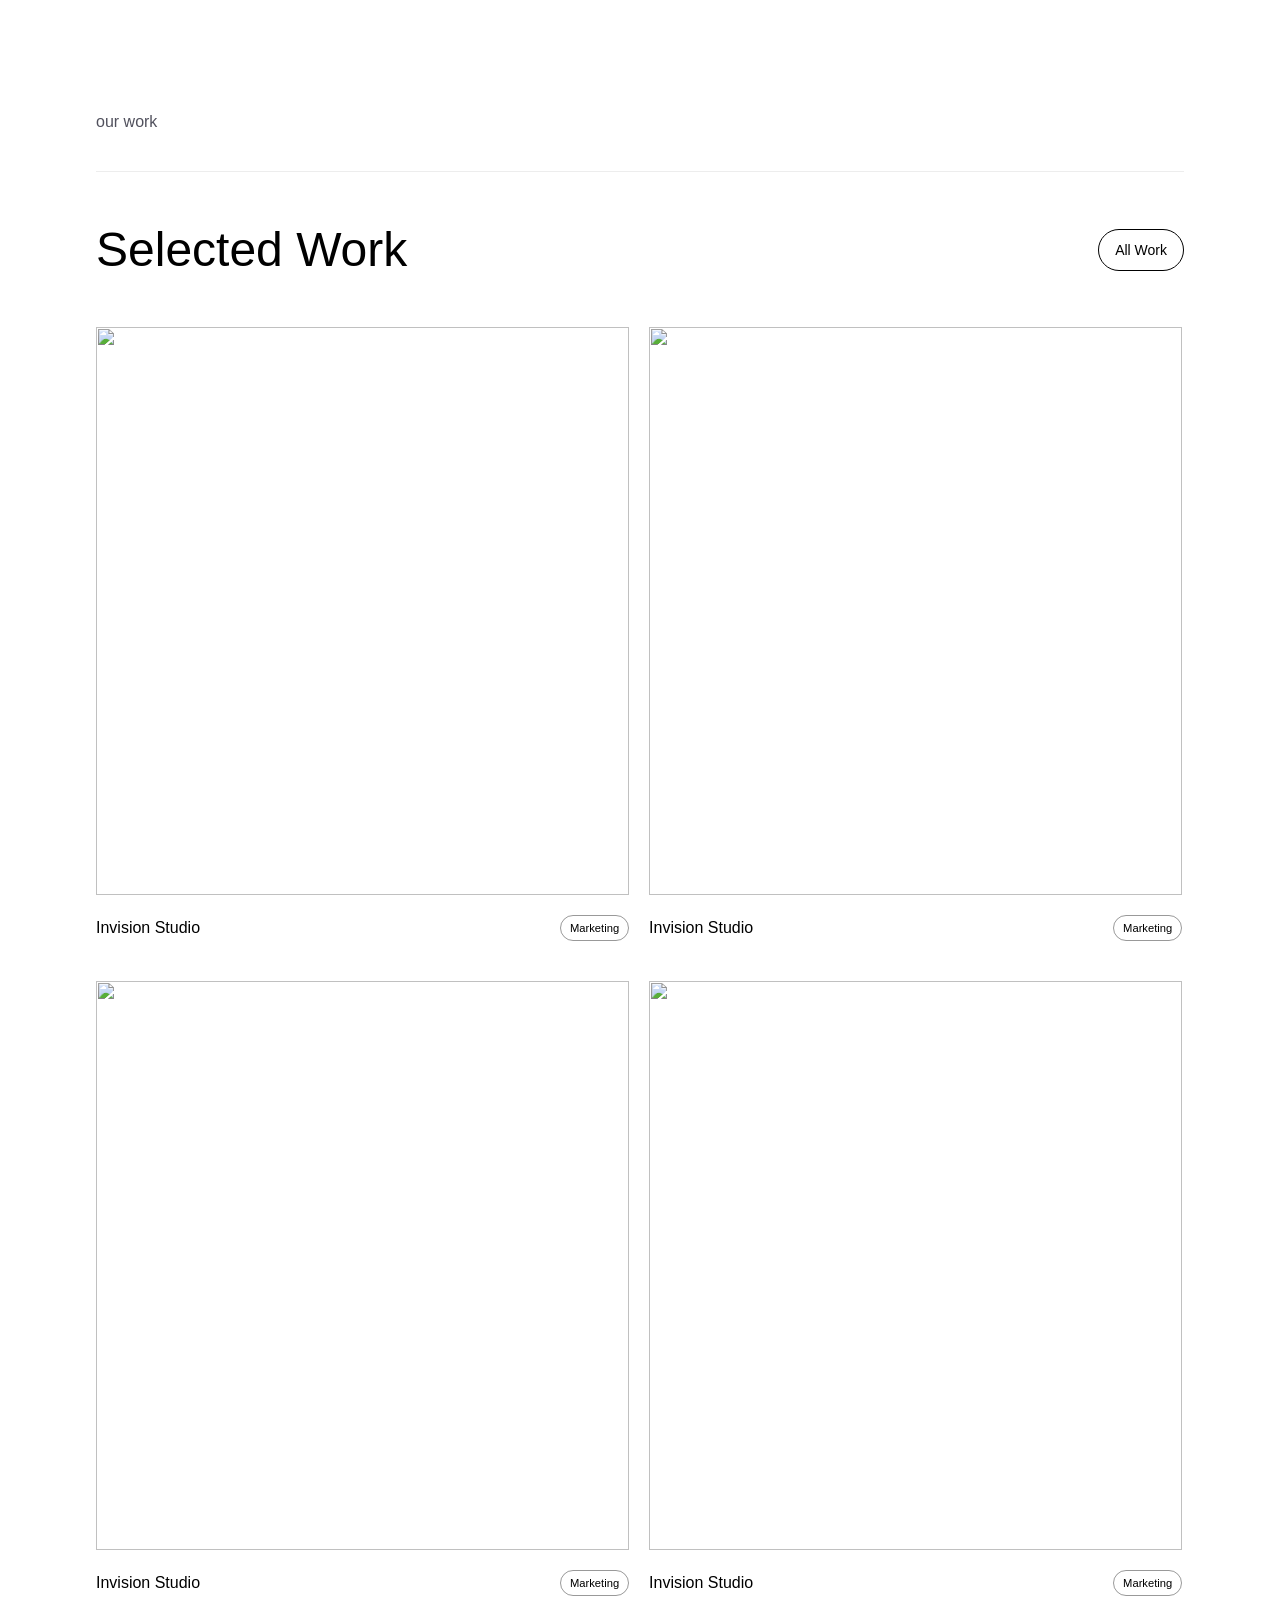
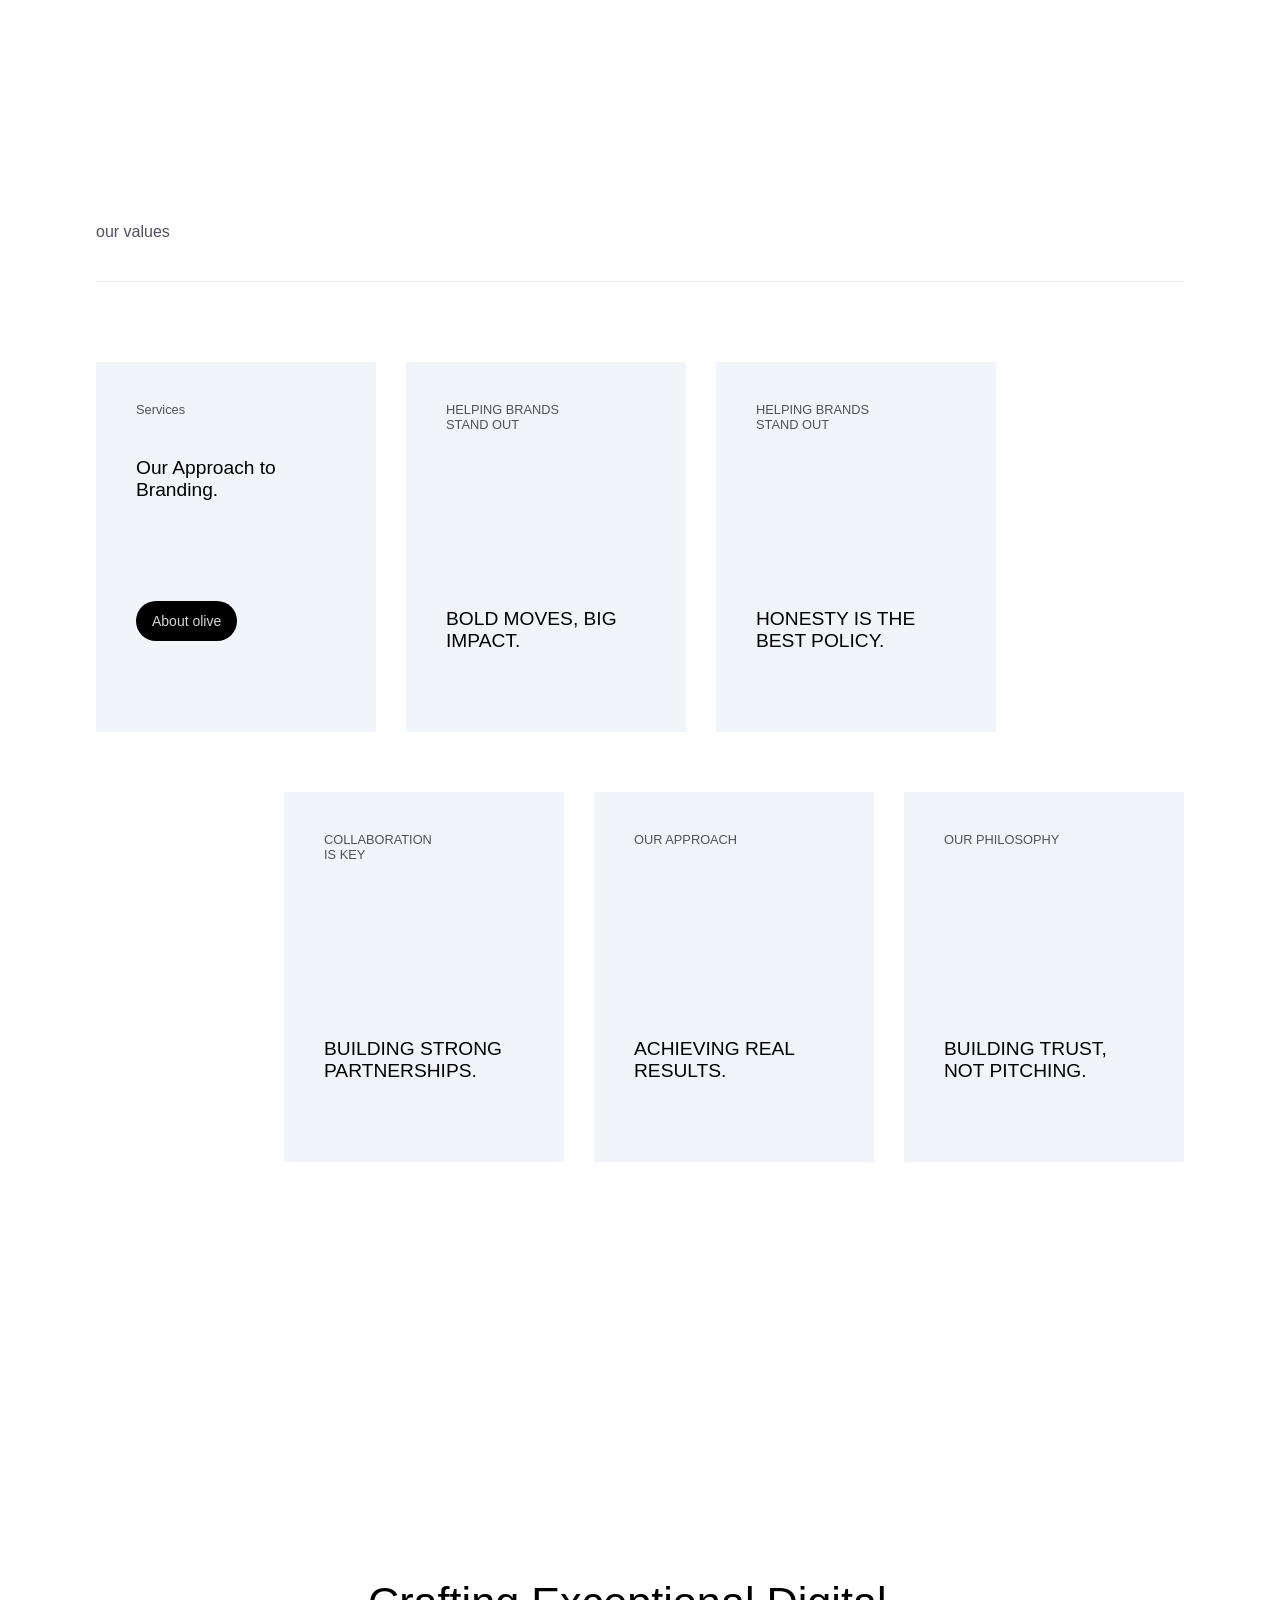
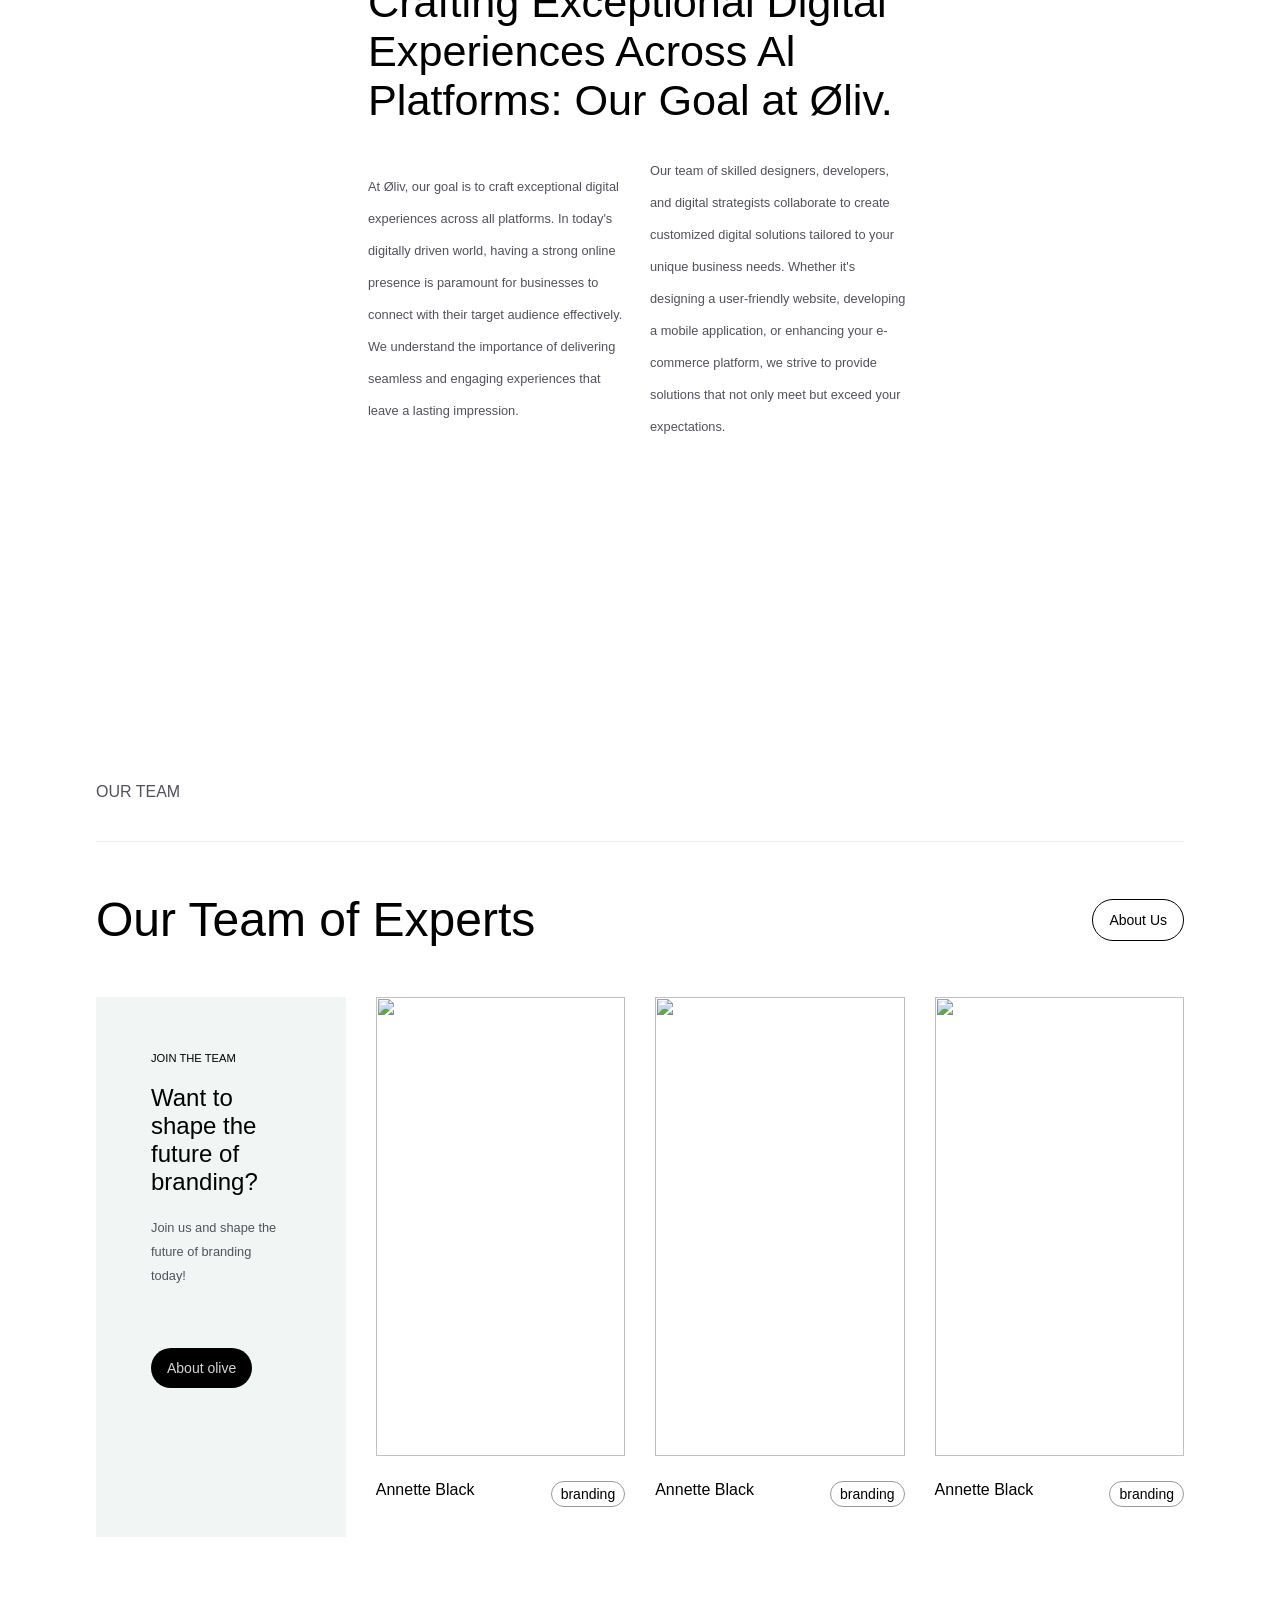
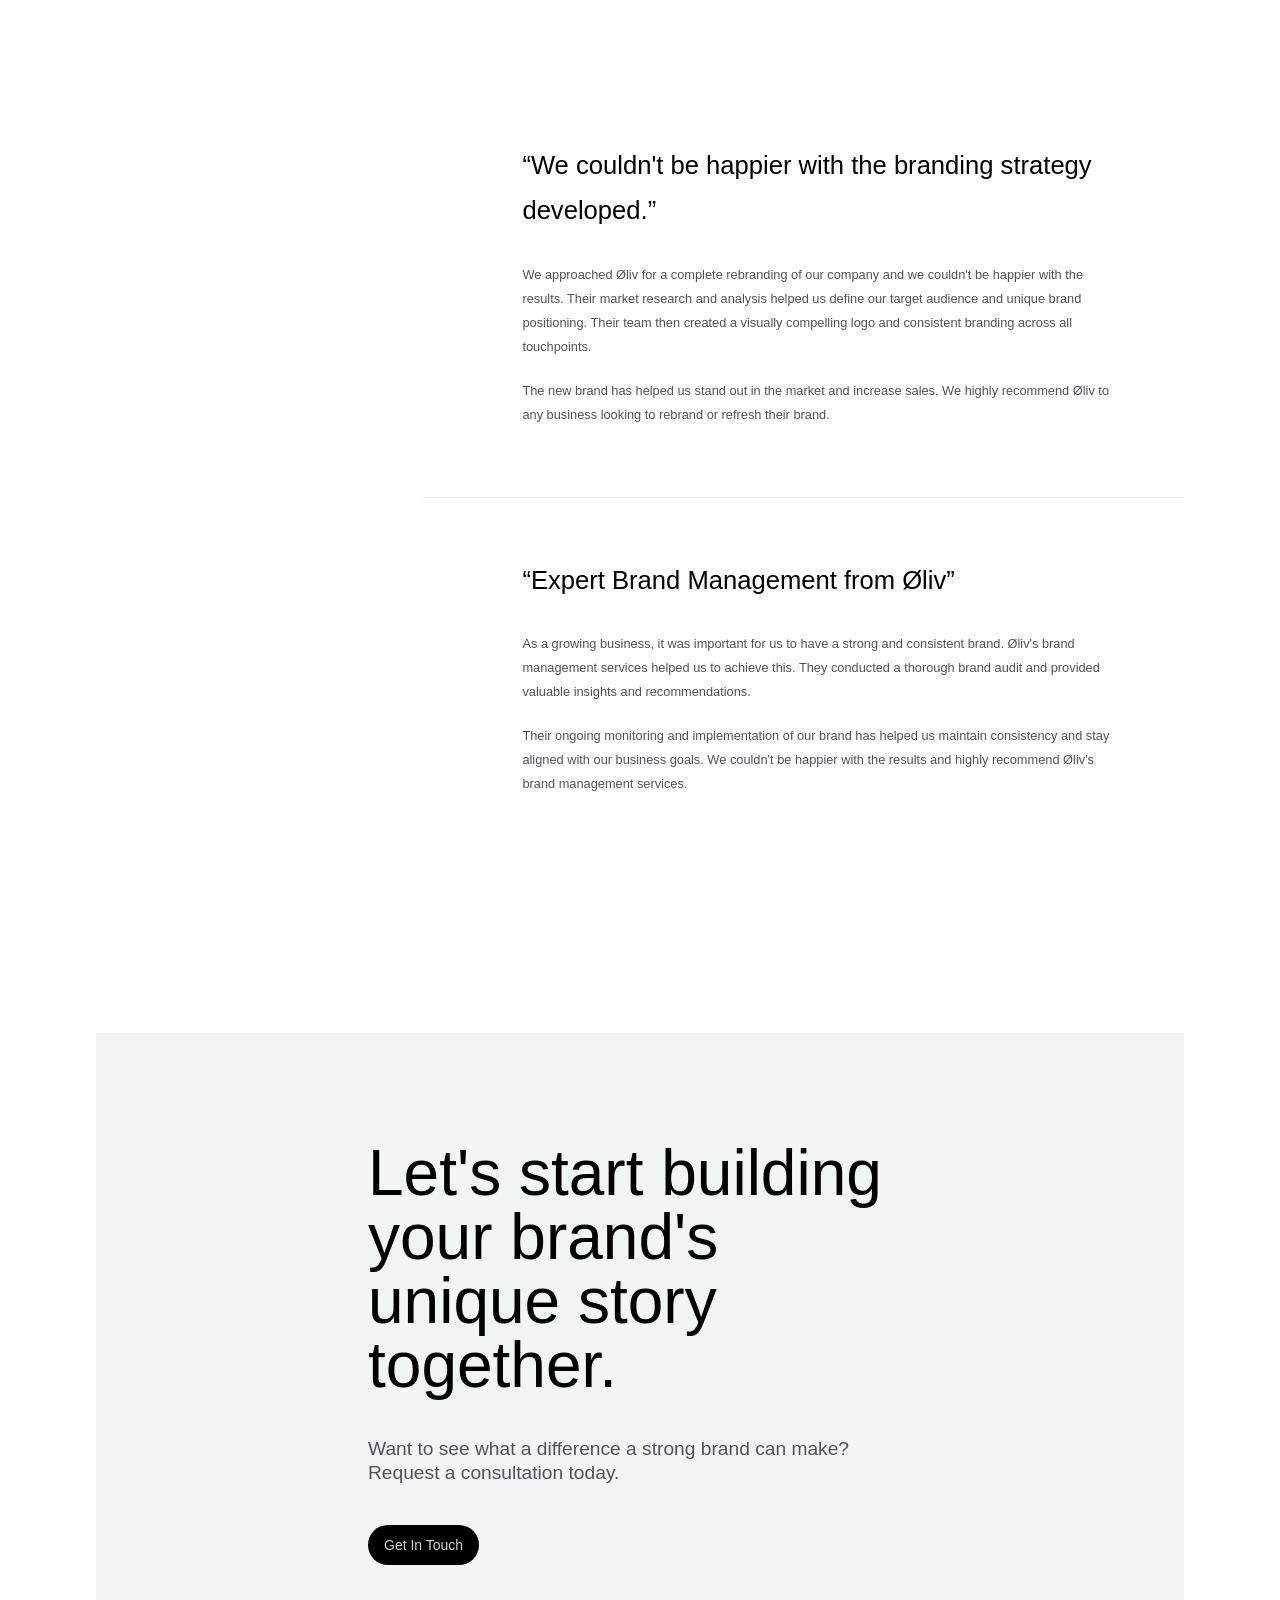
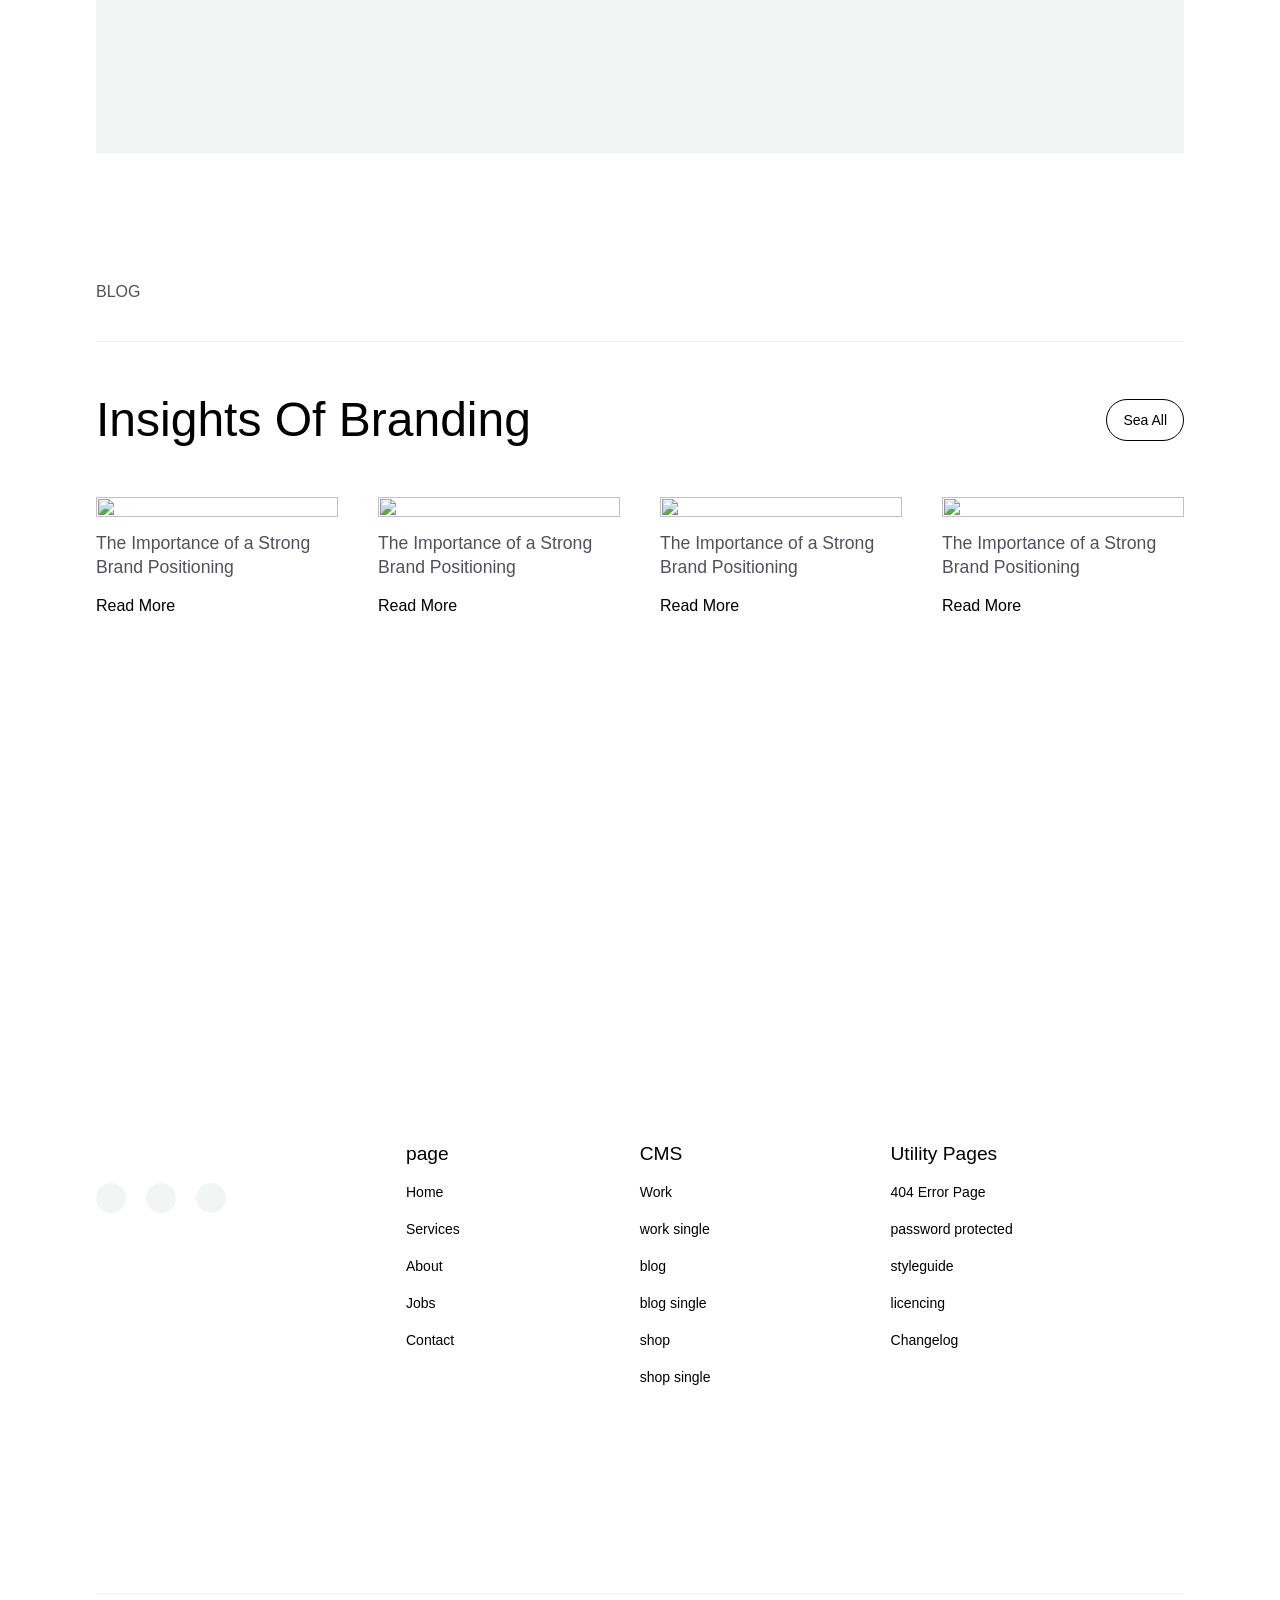
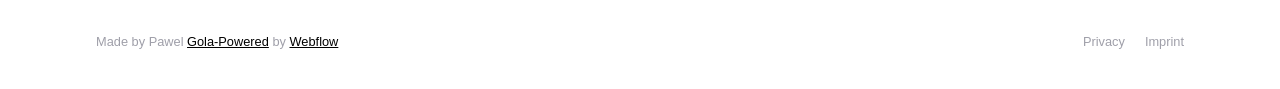
==== commit dc6f5fae: "layout fixed" ====
--- a/ASSIGNMENT_5/index.html
+++ b/ASSIGNMENT_5/index.html
@@ -329,7 +329,7 @@
                     </div>
                 </div>
             </div>
-            <div class="page">
+            <div class="page underline">
                 <h1>page</h1>
                 <div>
                     <h1><a href="#" class="hover-underline">Home </a></h1>
@@ -339,7 +339,7 @@
                     <h1><a href="#" class="hover-underline">Contact</a></h1>
                 </div>
             </div>
-            <div class="CMS">
+            <div class="CMS underline">
                     <h1>CMS</h1>
                 <div >
                     <h1><a href="#" class="hover-underline">Work</a></h1>
@@ -350,7 +350,7 @@
                     <h1><a href="#" class="hover-underline">shop single</a></h1>
                 </div>
             </div>
-            <div class="utility-pages">
+            <div class="utility-pages underline">
                     <h1 >Utility Pages</h1>
                 <div >
                     <h1><a href="#" class="hover-underline">404 Error Page</a></h1>
@@ -363,6 +363,17 @@
         </section>
 
 
+        <footer>
+            <div class="left">
+                <p><i class="ri-copyright-line"></i>Made by Pawel <a id="footer-a" href="#">Gola-Powered</a> by <a id="footer-a" href="#">Webflow</a></p>
+            </div>
+            <div class="right">
+                <p>Privacy</p>
+                <p>Imprint</p>
+            </div>
+        </footer>
+
+
     </main>
 </body>
 </html>
--- a/ASSIGNMENT_5/style.css
+++ b/ASSIGNMENT_5/style.css
@@ -702,16 +702,10 @@
     gap: 20px;
 }
 
-.section-tenth a:hover {
-    /* underline */
-    text-decoration: underline;
-    color: black;
-}
-
 .section-tenth .page {
     display: flex;
     flex-direction: column;
-    gap: 20px;
+    gap: 15px;
 }
 
 .section-tenth .page h1 {
@@ -736,7 +730,7 @@
 .section-tenth .CMS {
     display: flex;
     flex-direction: column;
-    gap: 20px;
+    gap: 15px;
 }
 
 .section-tenth .CMS h1 {
@@ -762,7 +756,7 @@
 .section-tenth .utility-pages {
     display: flex;
     flex-direction: column;
-    gap: 20px;
+    gap: 15px;
 }
 
 .section-tenth .utility-pages h1 {
@@ -783,6 +777,50 @@
     font-size: 0.875rem;
     font-weight: normal;
 }
+
+.section-tenth .underline div h1 a:hover {
+    text-decoration: underline;
+    color: black;
+}
+
+/* footer */
+
+footer {
+    display: flex;
+    justify-content: space-between;
+    padding: 40px 0px;
+    border-top: 1px solid #EDEDED;
+    font-size: 0.8rem;
+    color: oklch(70.5% 0.015 286.067);
+}
+
+.footer .left {
+    display: flex;
+    align-items: center;
+    gap: 20px;
+}
+
+#footer-a {
+    text-decoration: underline;
+    color: black;
+}
+
+footer .right {
+    display: flex;
+    align-items: center;
+    gap: 20px;
+}
+
+
+
+
+
+
+
+
+
+
+
 
 
 
